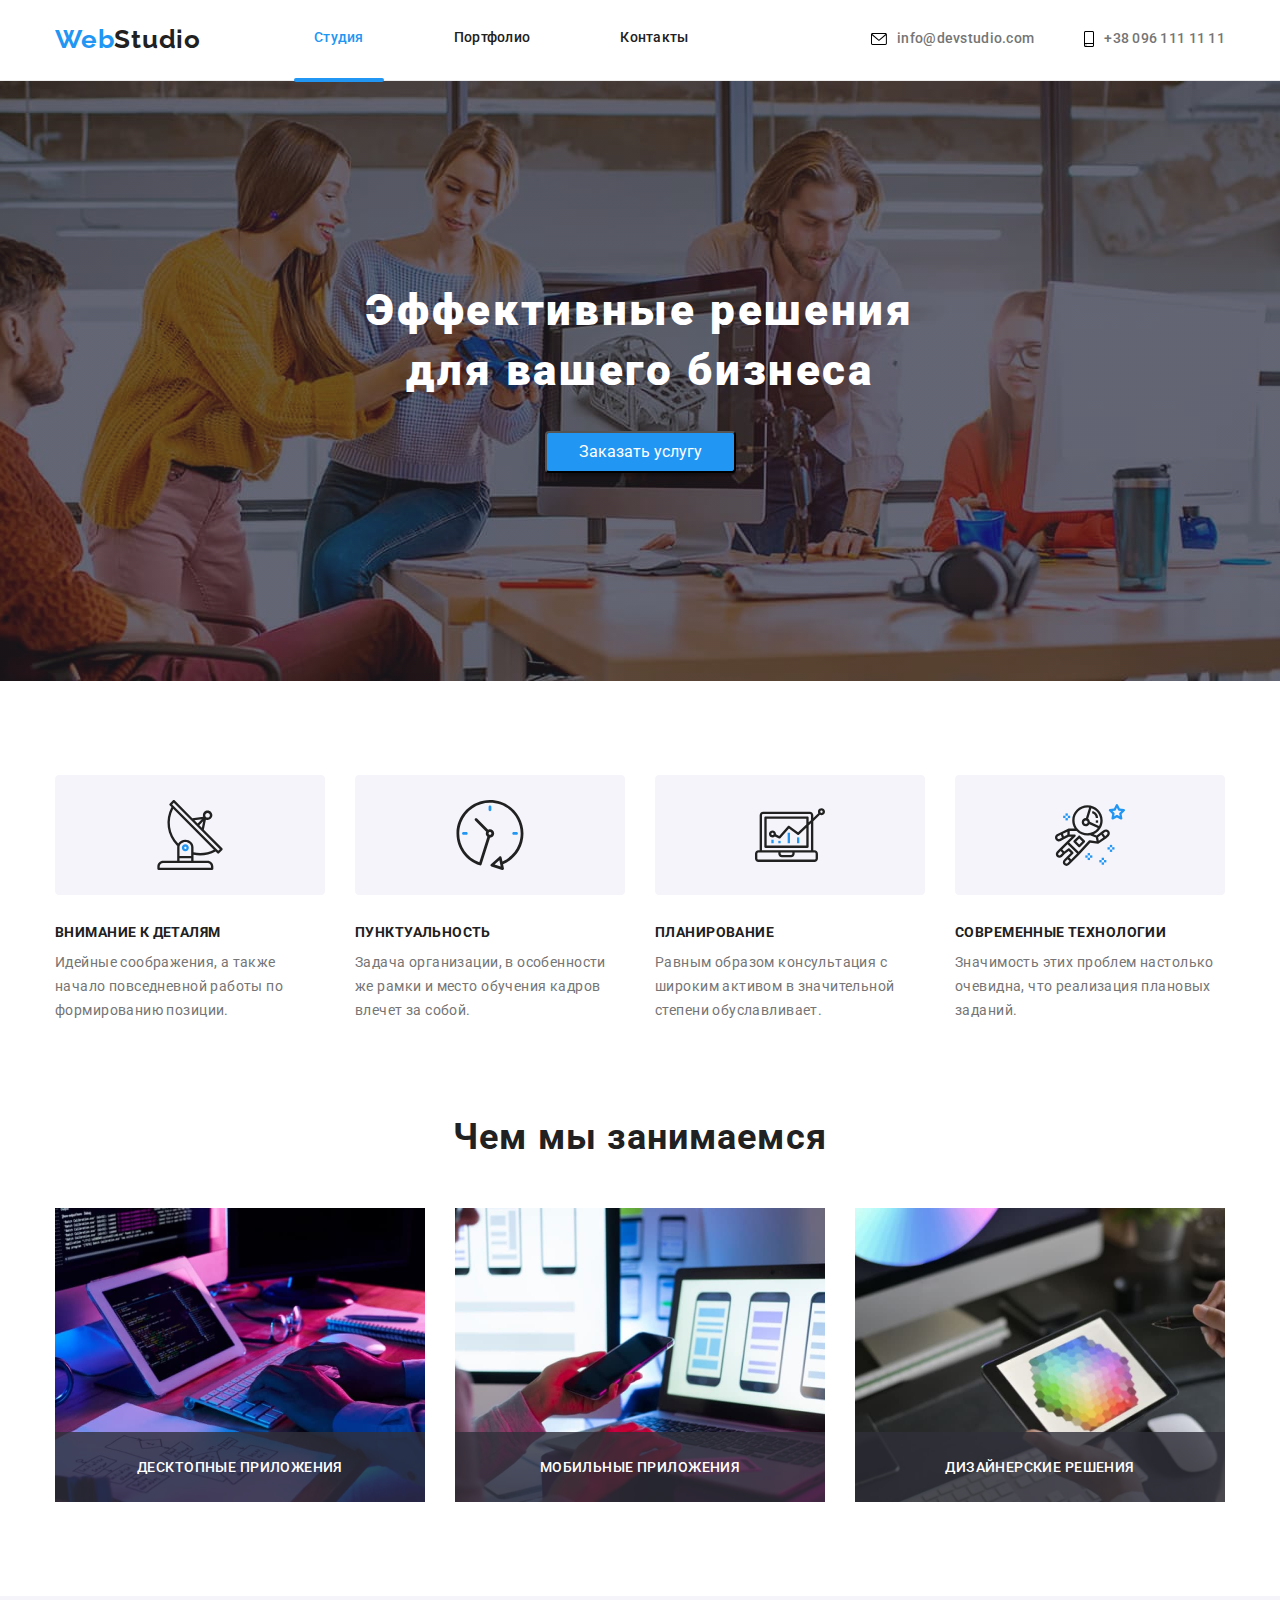
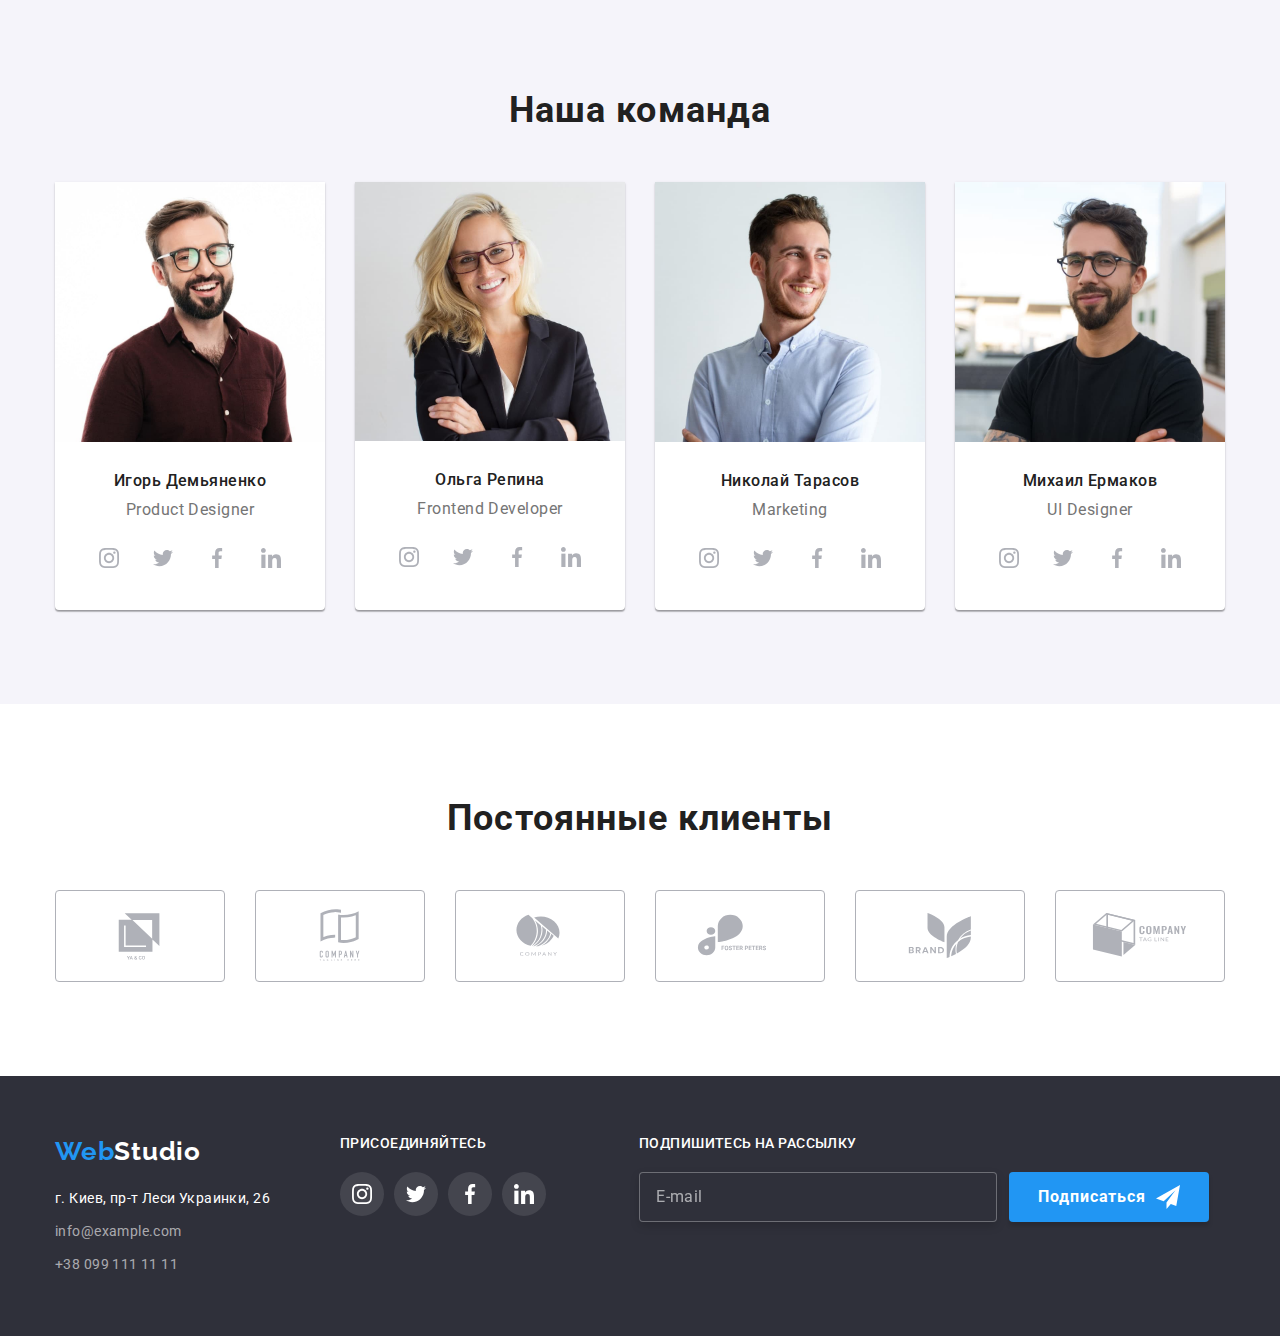
==== index.html @ 2c17885b "Sass виконано" ====
<!DOCTYPE html>
<html lang="ru">
<head>
    <meta charset="UTF-8">
    <meta http-equiv="X-UA-Compatible" content="IE=edge">
    <meta name="viewport" content="width=device-width, initial-scale=1.0">
    <title>Document</title>
<link href="https://fonts.googleapis.com/css2?family=Raleway:wght@700&family=Roboto:wght@400;500;700;900&display=swap"
    rel="stylesheet">
<link rel="stylesheet" href="https://cdnjs.cloudflare.com/ajax/libs/modern-normalize/1.1.0/modern-normalize.min.css" />

     <link rel="stylesheet" href="./css/main.min.css">
</head>
<body>
<!----------------- HEADER --------------------->
    <header class="header">
        <div class="container">
    <nav class="header-nav">  
    <a class="link logo" href="index.html">Web<span class="link logo logo-black">Studio</span></a>
    <ul class="list header-list">
        <li><a class="link header-link current" href="./index.html">Студия</a></li>
        <li><a class="link header-link" href="./portfolio.html">Портфолио</a></li>
        <li><a class="link header-link" href="">Контакты</a></li>
    </ul>
    </nav>
    <ul class="list header-adress-list">
        <li class="item"><a class="link header-address-link" href="info@devstudio.com">
            <svg class="address-icon" width="16" height="12">
            <use href="./images/symbol-defs.svg#icon-envelope">
            </use>
        </svg>info@devstudio.com 
            
        </a></li>
        <li class="item"><a class="link header-address-link" href="tel:+380961111111"><svg class="address-icon" width="10" height="16">
            <use href="./images/symbol-defs.svg#icon-smartphone">
            </use></svg>+38 096 111 11 11</a></li>
    </ul>
    </div>
</header>
<main>
<!----------------- HERO --------------------->
<section class="section-hero">
    <div class="container hero-container">
   
    <h1 class="hero-title">Эффективные решения <br>для вашего бизнеса</h1>
    
    <button type="button" class="hero-btn" data-modal-open>Заказать услугу</button>
    </div>
</section>

<!------------------------ ПРИЕМУЩЕСТВА --------------------------------->
<section class="section-benefits">
    <div class="container benefits-container">
    <h2 class="visually-hidden">Преимущества</h2>
    <ul class="benefits-list">
        <li class="benefits-item">
            <div class="benefits-icon-container">
            <svg class="benefits-icon" width="270" height="120">
                <use href="./images/symbol-defs.svg#icon-satellite">
                </use>
            </svg>
            </div>
            <h3 class="benefits-title">Внимание к деталям</h3>
            <p class="benefits-text">Идейные соображения, а также начало повседневной работы по формированию позиции.</p>
        </li>
        <li class="benefits-item">
            <div class="benefits-icon-container">
                <svg class="benefits-icon" width="270" height="120">
                    <use href="./images/symbol-defs.svg#icon-clock">
                    </use>
                </svg>
            </div>
            <h3 class="benefits-title">Пунктуальность</h3>
            <p class="benefits-text">Задача организации, в особенности же рамки и место обучения кадров влечет за собой.</p>
        </li>
        <li class="benefits-item">
            <div class="benefits-icon-container">
                <svg class="benefits-icon" width="270" height="120">
                    <use href="./images/symbol-defs.svg#icon-computer">
                    </use>
                </svg>
            </div>
            <h3 class="benefits-title">Планирование</h3>
            <p class="benefits-text">Равным образом консультация с широким активом в значительной степени обуславливает.</p>
        </li>
        <li class="benefits-item">
            <div class="benefits-icon-container">
                <svg class="benefits-icon" width="270" height="120">
                    <use href="./images/symbol-defs.svg#icon-astronaut">
                    </use>
                </svg>
            </div>
            <h3 class="benefits-title">Современные технологии</h3>
            <p class="benefits-text">Значимость этих проблем настолько очевидна, что реализация плановых заданий.</p>
            </li>
    </ul>
    </div>
</section>

<!------------------------ ЧЕМ ЗАНИМАЕМСЯ --------------------------------->
<section class="section-services">
    <div class="container services-container">
    <h2 class="services-title">Чем мы занимаемся</h2>
    
    <ul class="services-list"> 
    <li class="services-item">    
<img src="./images/1.jpg" alt="создания програмного обеспечения для бизнеса" width="370" height="294">
<h3 class="overlay-title">Десктопные приложения</h3>
</li>
   <li class="services-item" >
       <img src="./images/2.jpg" alt="создания мобильных приложений" width="370" height="294">
<h3 class="overlay-title">Мобильные приложения</h3>
    </li>
   <li class="services-item">  
       <img src="./images/3.jpg" alt="создания дизайна проектов" width="370" height="294">  
    <h3 class="overlay-title">Дизайнерские решения</h3>
    </li>
</ul>
</div>
</section>

<!------------------------ КОМАНДА  --------------------------------->
<section class="section-team">
    
    <div class="container team-container">  
        <h2 class="team-main-title">Наша команда</h2>

    <ul class="team-list">
        <li class="team-item">
             <img src="./images/4.jpg" alt="Product Designer" width="270" height="260">
           <h3 class="team-title">Игорь Демьяненко</h3>
            <p class="team-text">Product Designer</p>
            <ul class="team-social-list">
                <li  class="team-icon-item">
                    <a class="team-icon-link" href="">
                    <svg class="benefits-icon" width="20" height="20">
                        <use href="./images/symbol-defs.svg#icon-instagram">
                        </use>
                    </svg>
                </a></li>
                <li class="team-icon-item">
                    <a class="team-icon-link" href="">
                        <svg class="benefits-icon" width="20" height="20">
                            <use href="./images/symbol-defs.svg#icon-twitter">
                            </use>
                        </svg>
                    </a></li>
                    <li class="team-icon-item">
                        <a class="team-icon-link" href="">
                            <svg class="benefits-icon" width="20" height="20">
                                <use href="./images/symbol-defs.svg#icon-facebook">
                                </use>
                            </svg>
                        </a></li>
                        <li class="team-icon-item">
                            <a class="team-icon-link" href="">
                                <svg class="benefits-icon" width="20" height="20">
                                    <use href="./images/symbol-defs.svg#icon-linkedin">
                                    </use>
                                </svg>
                            </a></li>
            </ul>
        </li>
        <li class="team-item"> 
            <img src="./images/5.jpg" alt="Frontend Developer" width="270" height="260"> 
            <h3 class="team-title" >Ольга Репина</h3>
            <p class="team-text" >Frontend Developer</p>
            <ul class="team-social-list">
                <li class="team-icon-item">
                    <a class="team-icon-link" href="">
                        <svg class="benefits-icon" width="20" height="20">
                            <use href="./images/symbol-defs.svg#icon-instagram">
                            </use>
                        </svg>
                    </a>
                </li>
                <li class="team-icon-item">
                    <a class="team-icon-link" href="">
                        <svg class="benefits-icon" width="20" height="20">
                            <use href="./images/symbol-defs.svg#icon-twitter">
                            </use>
                        </svg>
                    </a>
                </li>
                <li class="team-icon-item">
                    <a class="team-icon-link" href="">
                        <svg class="benefits-icon" width="20" height="20">
                            <use href="./images/symbol-defs.svg#icon-facebook">
                            </use>
                        </svg>
                    </a>
                </li>
                <li class="team-icon-item">
                    <a class="team-icon-link" href="">
                        <svg class="benefits-icon" width="20" height="20">
                            <use href="./images/symbol-defs.svg#icon-linkedin">
                            </use>
                        </svg>
                    </a>
                </li>
            </ul>
        </li>
        <li class="team-item"> 
            <img src="./images/6.jpg" alt="Marketing manager" width="270" height="260">
            <h3 class="team-title" >Николай Тарасов</h3>
            <p class="team-text">Marketing</p>
            <ul class="team-social-list">
                <li class="team-icon-item">
                    <a class="team-icon-link" href="">
                        <svg class="benefits-icon" width="20" height="20">
                            <use href="./images/symbol-defs.svg#icon-instagram">
                            </use>
                        </svg>
                    </a>
                </li>
                <li class="team-icon-item">
                    <a class="team-icon-link" href="">
                        <svg class="benefits-icon" width="20" height="20">
                            <use href="./images/symbol-defs.svg#icon-twitter">
                            </use>
                        </svg>
                    </a>
                </li>
                <li class="team-icon-item">
                    <a class="team-icon-link" href="">
                        <svg class="benefits-icon" width="20" height="20">
                            <use href="./images/symbol-defs.svg#icon-facebook">
                            </use>
                        </svg>
                    </a>
                </li>
                <li class="team-icon-item">
                    <a class="team-icon-link" href="">
                        <svg class="benefits-icon" width="20" height="20">
                            <use href="./images/symbol-defs.svg#icon-linkedin">
                            </use>
                        </svg>
                    </a>
                </li>
            </ul>
        </li>
        <li class="team-item"> 
            <img src="./images/7.jpg" alt="UI Designer" width="270" height="260">
            <h3 class="team-title" >Михаил Ермаков</h3>
            <p class="team-text">UI Designer</p>
            <ul class="team-social-list">
                <li class="team-icon-item">
                    <a class="team-icon-link" href="">
                        <svg class="benefits-icon" width="20" height="20">
                            <use href="./images/symbol-defs.svg#icon-instagram">
                            </use>
                        </svg>
                    </a>
                </li>
                <li class="team-icon-item">
                    <a class="team-icon-link" href="">
                        <svg class="benefits-icon" width="20" height="20">
                            <use href="./images/symbol-defs.svg#icon-twitter">
                            </use>
                        </svg>
                    </a>
                </li>
                <li class="team-icon-item">
                    <a class="team-icon-link" href="">
                        <svg class="benefits-icon" width="20" height="20">
                            <use href="./images/symbol-defs.svg#icon-facebook">
                            </use>
                        </svg>
                    </a>
                </li>
                <li class="team-icon-item">
                    <a class="team-icon-link" href="">
                        <svg class="benefits-icon" width="20" height="20">
                            <use href="./images/symbol-defs.svg#icon-linkedin">
                            </use>
                        </svg>
                    </a>
                </li>
            </ul>
        </li>
    </ul>
    
    </div>
</section>

<!------------------------ КЛІЄНТИ --------------------------------->
<section class="clients-section">
<div class="container clients-container">
    <h2 class="clients-title">Постоянные клиенты</h2>
<ul class="list clients-list">
    <li class="clients-item">
        <a class="clients-link" href="">
<svg class="clients-icon" width="106" height="60">
    <use href="./images/symbol-defs.svg#icon-client1">
    </use>
</svg>
        </a>
    </li>
    <li class="clients-item">
        <a class="clients-link" href="">
            <svg class="clients-icon" width="106" height="60">
                <use href="./images/symbol-defs.svg#icon-client2">
                </use>
            </svg>
        </a>
    </li>
<li class="clients-item">
    <a class="clients-link" href="">
        <svg class="clients-icon" width="106" height="60">
            <use href="./images/symbol-defs.svg#icon-client3">
            </use>
        </svg>
    </a>
</li>
<li class="clients-item">
    <a class="clients-link" href="">
        <svg class="clients-icon" width="106" height="60">
            <use href="./images/symbol-defs.svg#icon-client4">
            </use>
        </svg>
    </a>
</li>
<li class="clients-item">
    <a class="clients-link" href="">
        <svg class="clients-icon" width="106" height="60">
            <use href="./images/symbol-defs.svg#icon-client5">
            </use>
        </svg>
    </a>
</li>
<li class="clients-item">
    <a class="clients-link" href="">
        <svg class="clients-icon" width="106" height="60">
            <use href="./images/symbol-defs.svg#icon-client6">
            </use>
        </svg>
    </a>
</li>


</ul>
</div>
</section>
</main>

<!------------------------ FOOTER --------------------------------->

    <footer class="footer">
        <div class="footer-container">
            <div class="address-container">
        <a class="link logo-blue" href="./index.html">Web<span class="link logo logo-white">Studio</span></a>
        <address>
            <ul class="list footer-list">
                <li>
                    <a class="link footer-address" href="https://goo.gl/maps/tC4U7dV6mWvbns1K6">г. Киев, пр-т Леси Украинки,
                        26</a>
                </li>
                <li>
                    <a class="link footer-email" href="mailto:info@example.com">info@example.com</a>
                </li>
                <li>
                    <a class="link footer-tel" href="tel:+380991111111">+38 099 111 11 11</a>
                </li>
            </ul>
        </address>
        </div>
        <div class="footer-social-container">
            <h3 class="footer-social-title">присоединяйтесь</h3>
            <ul class="footer-social-list">
                <li class="footer-social-item">
                    <a class="footer-social-link" href="">
                        <svg class="footer-icon" width="20" height="20">
                            <use href="./images/symbol-defs.svg#icon-instagram">
                            </use>
                        </svg>
                    </a>
                </li>
                <li class="footer-social-item">
                    <a class="footer-social-link" href="">
                        <svg class="footer-icon" width="20" height="20">
                            <use href="./images/symbol-defs.svg#icon-twitter">
                            </use>
                        </svg>
                    </a>
                </li>
                <li class="footer-social-item">
                    <a class="footer-social-link" href="">
                        <svg class="footer-icon" width="20" height="20">
                            <use href="./images/symbol-defs.svg#icon-facebook">
                            </use>
                        </svg>
                    </a>
                </li>
                <li class="footer-social-item">
                    <a class="footer-social-link" href="">
                        <svg class="footer-icon" width="20" height="20">
                            <use href="./images/symbol-defs.svg#icon-linkedin">
                            </use>
                        </svg>
                    </a>
                </li>
            </ul>
        </div>
        <div class="subscription-container">
            <h3 class="subscription-title">Подпишитесь на рассылку</h3>
        <div class="subscription-wrap">
            <form class="footer-subscription">
        <input type="text" class="input-subscription" name="sub-email" placeholder="E-mail">
            <button type="submit" class="subscription-btn">Подписаться<span class="subscription-item">
                <svg class="subscription-icon" width="24" height="24">
                    <use href="./images/symbol-defs.svg#icon-icon-send"></use>
                </svg></button>
    </form>
    </div>
    </div>
        </div>
        </footer>

    <!------------------------ MODAL --------------------------------->
    <div class="backdrop is-hidden" data-modal>
<div class="modal">
    <button type="button" class="modal-close" data-modal-close>
        <svg class="modal-close-icon" width="18" height="18">
            <use href="./images/symbol-defs.svg#icon-close">
            </use>
        </svg>
    </button>
    <p class="modal-title">Оставьте свои данные, мы вам перезвоним</p>
    <form class="online-form">
        
        <div class="input-wrap">
            <label for="name" class="modal-text">Имя</label>
            <input type="text" class="input-modal" id="name" name="name">
            <svg class="input-icon" width="18" height="18">
                <use href="./images/symbol-defs.svg#icon-modal-name"></use>
            </svg>
        </div>
        
<div class="input-wrap">
    <label for="tel" class="modal-text">Телефон</label>
    <input type="text" class="input-modal" id="tel" name="tel">
    <svg class="input-icon" width="18" height="18">
        <use href="./images/symbol-defs.svg#icon-modal-tel"></use>
    </svg>
</div>

<div class="input-wrap">
    <label for="email" class="modal-text">Почта</label>
    <input type="text" class="input-modal" id="email" name="email">
    <svg class="input-icon" width="18" height="18">
        <use href="./images/symbol-defs.svg#icon-modal-email"></use>
    </svg>
</div>

<div class="comments-wrap">
<label for="online-comments" class="modal-text">Коментарии</label>
<textarea class="online-comments"name="online-comments" id="online-comments"
placeholder="Введите текст">
</textarea>
</div>
<div class="policy-wrap">
<input type="checkbox" name="policy" id="policy" class="input-checkbox visually-hidden">
<label for="policy" class="policy-text"> <span class="check-item">
    <svg class="policy-icon" width="16" height="15">
        <use href="./images/symbol-defs.svg#icon-modal-checkbox"></use>
    </svg>
</span> Соглашаюсь с рассылкой и принимаю <a class="link policy-link" href="">Условия договора</a></label>
</div>
<button type="submit" class="form-btn">Отправить</button>
    </form>
</div>
    </div>
    
<script src="./js/modal.js"></script>
</body>
</html>

<!--  -->
---- css/main.min.css ----
p,h1,h2,h3,h4,h5,h6{margin:0}ul{margin:0;padding:0;list-style:none}a{text-decoration:none}button{font-family:inherit;cursor:pointer}img{display:block;max-width:100%;height:auto}html{box-sizing:border-box}body{font-family:"Roboto", sans-serif;color:var(--primary-text-color)}*,*::before,*::after{box-sizing:inherit}.list{list-style:none}.link{text-decoration:none;display:block}.container{display:flex;width:1200px;padding-left:15px;padding-right:15px;margin:0 auto}.logo{display:flex;align-items:center;font-family:"Raleway", sans-serif;font-weight:700;font-size:26px;line-height:1.19;letter-spacing:0.03em;color:var(--accent-color);transition:color 250ms cubic-bezier(0.4, 0, 0.2, 1)}.logo:hover,.logo:focus{color:var(--accent-color)}.backdrop{width:100vw;height:100vh;background:rgba(0,0,0,0.2);position:fixed;top:0;transition:opacity 1200ms, visibility 1000ms}.modal{width:528px;padding-top:40px;padding-bottom:40px;padding-left:41px;padding-right:39px;min-height:581px;position:absolute;top:50%;left:50%;background-color:#ffffff;box-shadow:0px 1px 3px rgba(0,0,0,0.12),0px 1px 1px rgba(0,0,0,0.14),0px 2px 1px rgba(0,0,0,0.2);border-radius:4px;transform:rotate(0);transform:translate(-50%, -50%);transition:transform 1000ms}.backdrop.is-hidden .modal{transform:rotate(60deg) translate(-1600px);transition:transform 1500ms}.modal-close{display:flex;align-items:center;justify-content:center;width:30px;height:30px;position:absolute;right:8px;top:8px;background-color:#ffffff;border:1px solid rgba(0,0,0,0.1);border-radius:50%}.modal-close-icon{fill:#000000}.is-hidden{visibility:hidden;opacity:0;pointer-events:0}.modal-title{margin-bottom:12px;font-weight:700;font-size:20px;line-height:1.15;text-align:center;letter-spacing:0.03em;color:var(--primary-text-color)}.online-form{width:100%}.modal-text{display:block;margin-bottom:4px;font-weight:400;font-size:12px;line-height:1.16;letter-spacing:0.01em;color:var(--third-text-color)}.input-modal{display:block;padding-left:40px;width:100%;height:40px;border:1px solid rgba(33,33,33,0.2);border-radius:4px;outline:none;transition:border-color 250ms cubic-bezier(0.4, 0, 0.2, 1)}.input-wrap{position:relative;margin-bottom:10px}.input-icon{position:absolute;top:30px;left:14px;transition:color 250ms cubic-bezier(0.4, 0, 0.2, 1)}.input-modal:focus{border-color:var(--accent-color)}.input-modal:focus+.input-icon{fill:var(--accent-color)}.online-comments:focus{border-color:var(--accent-color)}.online-comments{display:block;padding:12px 16px;width:100%;height:120px;border:1px solid rgba(33,33,33,0.2);border-radius:4px;overflow:hidden;outline:none;transition:border-color 250ms cubic-bezier(0.4, 0, 0.2, 1)}.comments-wrap{margin-bottom:20px}.online-comments::placeholder{font-weight:400;font-size:14px;line-height:1.14;letter-spacing:0.01em;color:rgba(117,117,117,0.5)}.policy-text{display:flex;align-items:center;justify-content:center;font-weight:400;font-size:14px;line-height:1.71;letter-spacing:0.03em;color:var(--third-text-color)}.policy-link{margin-left:5px;font-weight:400;font-size:14px;line-height:1.71;letter-spacing:0.03em;text-decoration:underline;color:var(--accent-color)}.check-item{width:16px;height:15px;display:flex;margin-right:8px;border:2px solid var(--primary-text-color);border-radius:2px;transition:background-color 250ms cubic-bezier(0.4, 0, 0.2, 1)}.input-checkbox:checked+.policy-text .check-item{background-color:var(--accent-color);border:none}.policy-icon{fill:#ffffff}.form-btn{display:block;margin:0 auto;width:200px;height:50px;margin-top:30px;background-color:var(--accent-color);font-weight:700;font-size:16px;line-height:1.87;color:var(--second-text-color);text-align:center;letter-spacing:0.06em;box-shadow:0px 4px 4px rgba(0,0,0,0.15);border-radius:4px;border-style:none}.header{padding-top:24px;padding-bottom:25px;border-bottom:1px solid var(--site-border-color)}.header-nav{display:flex}.header-list{display:flex;margin-left:93px;margin-right:auto}.header-list li{margin-right:50px}.header-list li:last-child{margin-right:0}.logo-black{color:var(--primary-text-color)}.header-link{display:block;position:relative;padding:6px 20px 6px 20px;text-align:center;font-weight:500;font-size:14px;line-height:1.14;letter-spacing:0.02em;color:var(--primary-text-color);transition:color 250ms cubic-bezier(0.4, 0, 0.2, 1)}.header-link:hover,.header-link:focus{color:var(--accent-color)}.current{color:var(--accent-color)}.header-link.current::after{content:"";width:100%;height:4px;background-color:var(--accent-color);position:absolute;bottom:-30px;left:0;border-radius:2px}.header-adress-list{display:flex;align-items:center;margin-left:auto}.header-adress-list .item:not(:last-child){margin-right:50px}.header-address-link{display:flex;align-items:center;font-weight:500;font-size:14px;line-height:1.14;letter-spacing:0.02em;color:var(--third-text-color);transition:color 250ms cubic-bezier(0.4, 0, 0.2, 1)}.header-address-link:hover .address-icon,.header-address-link:focus .address-icon{fill:var(--accent-color)}.header-address-link:hover,.header-address-link:focus{color:var(--accent-color)}.address-icon{margin-right:10px;transition:color 250ms cubic-bezier(0.4, 0, 0.2, 1)}.footer{background-color:var(--third-background-color);padding-top:60px;padding-bottom:60px}.footer-container{display:flex;width:1200px;padding-left:15px;padding-right:15px;margin:0 auto}.address-container{margin-right:70px}.logo-blue{display:flex;align-items:center;font-family:"Raleway", sans-serif;font-weight:700;font-size:26px;line-height:1.19;letter-spacing:0.03em;color:var(--accent-color);margin-bottom:20px}.logo-white{display:flex;align-items:center;color:var(--second-text-color);transition:color 250ms cubic-bezier(0.4, 0, 0.2, 1)}.footer-list li:not(:last-child){margin-bottom:9px}.footer-address{font-family:Roboto;font-style:normal;font-size:14px;line-height:1.71;letter-spacing:0.03em;color:var(--second-text-color);transition:color 250ms cubic-bezier(0.4, 0, 0.2, 1)}.footer .link:hover,.footer .link:focus{color:var(--accent-color)}.footer-email{font-family:Roboto;font-style:normal;font-size:14px;line-height:1.71;letter-spacing:0.03em;color:rgba(255,255,255,0.6);transition:color 250ms cubic-bezier(0.4, 0, 0.2, 1)}.footer-tel{font-family:Roboto;font-style:normal;font-size:14px;line-height:1.71;letter-spacing:0.03em;color:rgba(255,255,255,0.6);transition:color 250ms cubic-bezier(0.4, 0, 0.2, 1)}.footer-social-container{display:block;margin-right:93px}.footer-social-title{margin-bottom:20px;font-weight:500;font-size:14px;line-height:1.14;letter-spacing:0.03em;text-transform:uppercase;color:var(--second-text-color)}.footer-social-list{display:flex}.footer-social-item{width:44px;height:44px}.footer-social-item+.footer-social-item{margin-left:10px}.footer-social-link{display:flex;justify-content:center;align-items:center;width:100%;height:100%;border-radius:50%;background-color:rgba(255,255,255,0.1);transition:background-color 250ms cubic-bezier(0.4, 0, 0.2, 1)}.footer-icon{fill:var(--second-text-color)}.footer-social-link:hover,.footer-social-link:focus{background-color:var(--accent-color)}.subscription-container{display:block}.subscription-wrap{display:flex}.subscription-title{width:100%;margin-bottom:20px;font-weight:500;font-size:14px;line-height:1.14;letter-spacing:0.03em;text-transform:uppercase;color:var(--second-text-color)}.footer-subscription{display:flex;align-items:center;justify-content:center}.input-subscription{width:358px;height:50px;padding-left:16px;margin-right:12px;color:rgba(255,255,255,0.6);background-color:var(--third-background-color);border-style:none;filter:drop-shadow(0px 4px 4px rgba(0,0,0,0.15));border-radius:4px;border:1px solid rgba(255,255,255,0.3)}.input-subscription::placeholder{font-weight:400;font-size:16px;line-height:1.25;letter-spacing:0.03em;color:rgba(255,255,255,0.6)}.subscription-item{width:24px;height:24px;margin-left:10px}.subscription-btn{display:flex;align-items:center;justify-content:center;margin:0 auto;width:200px;height:50px;background-color:var(--accent-color);font-weight:700;font-size:16px;line-height:1.87;color:var(--second-text-color);text-align:center;letter-spacing:0.06em;box-shadow:0px 4px 4px rgba(0,0,0,0.15);border-radius:4px;border-style:none}.section-hero{max-width:1600px;height:600px;margin:auto;background-image:linear-gradient(rgba(47,48,58,0.4), rgba(47,48,58,0.4)),url(../images/17.jpg);border-color:var(--third-background-color);background-repeat:no-repeat;background-position:center;block-size:contain;text-align:center;padding-top:200px;padding-bottom:200px}.hero-container{display:inline-block;flex-direction:column}.hero-title{text-align:center;font-family:Roboto;font-weight:900;font-size:44px;line-height:1.36;text-align:center;letter-spacing:0.06em;color:var(--second-text-color)}.hero-btn{margin-top:30px;background-color:var(--accent-color);color:var(--second-text-color);box-shadow:0px 3px 1px rgba(0,0,0,0.1),0px 1px 2px rgba(0,0,0,0.08),0px 2px 2px rgba(0,0,0,0.12);border-radius:4px;padding-top:10px;padding-right:32px;padding-bottom:10px;padding-left:32px}.section-benefits{padding-top:94px;padding-bottom:94px}.benefits-container{height:auto}.benefits-list{display:flex;flex-wrap:wrap}.benefits-item{flex-basis:calc(100% / 4 - 30%)}.benefits-icon-container{display:flex;margin-bottom:30px}.benefits-icon{width:270px}.benefits-item:not(:first-child){margin-left:30px}.benefits-title{width:270px;padding-bottom:10px;font-weight:700;font-size:14px;line-height:1.14;letter-spacing:0.03em;text-transform:uppercase;color:var(--primary-text-color)}.benefits-text{font-weight:400;font-size:14px;line-height:1.71;letter-spacing:0.03em;color:var(--third-text-color)}.section-services{text-align:center;padding-bottom:94px}.services-container{display:flex;flex-direction:column}.services-title{margin-bottom:50px;font-weight:700;font-size:36px;line-height:1.16;text-align:center;letter-spacing:0.03em;color:var(--primary-text-color)}.services-list{display:flex;flex-wrap:wrap}.services-item{position:relative}.services-item::before{content:"";position:absolute;bottom:0;display:block;width:100%;height:70px;background:rgba(47,48,58,0.8)}.overlay-title{position:absolute;display:block;width:100%;bottom:0;right:0;text-align:center;font-weight:500;font-size:14px;line-height:1.14;text-align:center;letter-spacing:0.03em;text-transform:uppercase;color:var(--second-text-color);transform:translatey(-27px)}.services-item:nth-child(n+2){margin-left:30px}.section-team{background-color:var(--second-background-color);padding-top:94px;padding-bottom:94px}.team-container{display:flex;flex-direction:column}.team-main-title{margin-bottom:50px;font-weight:700;font-size:36px;line-height:1.16;text-align:center;letter-spacing:0.03em;color:var(--primary-text-color)}.team-list{display:flex;flex-wrap:wrap}.team-item{background:#ffffff;box-shadow:0px 1px 3px rgba(0,0,0,0.12),0px 1px 1px rgba(0,0,0,0.14),0px 2px 1px rgba(0,0,0,0.2);border-radius:0px 0px 4px 4px}.team-item:nth-child(n+2){margin-left:30px}.team-title{padding-top:30px;padding-bottom:10px;font-weight:500;font-size:16px;line-height:1.18;text-align:center;letter-spacing:0.03em;color:var(--primary-text-color)}.team-text{padding-bottom:16px;font-weight:400;font-size:16px;line-height:1.18;text-align:center;letter-spacing:0.03em;color:var(--third-text-color)}.team-social-list{display:flex;max-width:270px;align-items:center;justify-content:center;padding-bottom:30px}.team-icon-item{width:44px;height:44px}.team-icon-item+.team-icon-item{margin-left:10px}.team-icon-link{display:flex;justify-content:center;align-items:center;width:100%;height:100%;border-radius:50%;background-color:#ffffff;color:#ffffff;transition:color 250ms cubic-bezier(0.4, 0, 0.2, 1),background-color 250ms cubic-bezier(0.4, 0, 0.2, 1)}.team-icon-link:hover,.team-icon-link:focus{background-color:var(--accent-color)}.team-icon-link+.team-icon-link{margin-left:10px}.benefits-icon{fill:#afb1b8}.team-icon-link:hover .benefits-icon,.team-icon-link:focus .benefits-icon{fill:currentColor}.clients-section{padding-top:94px;padding-bottom:94px}.clients-container{flex-direction:column}.clients-title{margin-bottom:50px;font-weight:700;font-size:36px;line-height:1.16;text-align:center;letter-spacing:0.03em}.clients-list{display:flex;align-items:center;justify-content:center}.clients-item{width:170px;height:92px}.clients-item+.clients-item{margin-left:30px}.clients-link{display:flex;width:100%;height:100%;align-items:center;justify-content:center;border:1px solid #afb1b8;border-radius:4px;transition:border-color 250ms cubic-bezier(0.4, 0, 0.2, 1)}.clients-icon{fill:#afb1b8;transition:fill 250ms cubic-bezier(0.4, 0, 0.2, 1)}.clients-link:hover .clients-icon,.clients-link:focus .clients-icon{fill:var(--accent-color)}.clients-link:hover,.clients-link:focus{border:1px solid var(--accent-color)}.section-portfolio{padding-top:94px;padding-bottom:94px}.portfolio-container{display:flex;flex-direction:column}.portfolio-btn-list{display:flex;margin-bottom:50px;justify-content:center;flex-direction:row;margin-left:auto;margin-right:auto}.portfolio-btn{display:inline-block;font-family:inherit;font-weight:500;font-size:16px;line-height:1.62;letter-spacing:0.03em;text-align:center;color:var(--primary-text-color);background-color:var(--second-background-color);border:none;cursor:pointer;padding:6px 20px 6px 20px;border-radius:4px;transition:color 250ms cubic-bezier(0.4, 0, 0.2, 1),background-color 250ms cubic-bezier(0.4, 0, 0.2, 1)}.portfolio-btn-list li{margin-right:8px}.portfolio-btn-list li:last-child{margin-right:0}.portfolio-btn:active{background-color:var(--accent-color);color:var(--second-text-color);box-shadow:0px 3px 1px rgba(0,0,0,0.1),0px 1px 2px rgba(0,0,0,0.08),0px 2px 2px rgba(0,0,0,0.12)}.portfolio-btn:hover,.portfolio-btn:focus{background-color:var(--accent-color);color:var(--second-text-color);box-shadow:0px 3px 1px rgba(0,0,0,0.1),0px 1px 2px rgba(0,0,0,0.08),0px 2px 2px rgba(0,0,0,0.12)}.portfolio-item-list{display:flex;flex-wrap:wrap}.portfolio-item{flex-basis:calc((100% - 2 * 30px) / 3);margin-left:30px;margin-bottom:30px}.portfolio-item:nth-child(n+7){margin-bottom:0}.portfolio-item:nth-child(3n+1){margin-left:0}.cart-container{padding-left:24px;padding-top:20px;padding-bottom:20px;border-left:solid 1px var(--site-border-color);border-right:solid 1px var(--site-border-color);border-bottom:solid 1px var(--site-border-color)}.portfolio-title{font-weight:700;font-size:18px;line-height:2;letter-spacing:0.06em;transition:color 250ms cubic-bezier(0.4, 0, 0.2, 1)}.portfolio-title:hover,.portfolio-title:focus{color:var(--accent-color)}.portfolio-text{font-size:16px;line-height:1.87;letter-spacing:0.03em;color:var(--third-text-color)}.portfolio-item-list .link{color:inherit}.portfolio-link{transition:box-shadow 250ms cubic-bezier(0.4, 0, 0.2, 1)}.portfolio-link:hover,.portfolio-link:focus{box-shadow:0px 1px 1px rgba(0,0,0,0.12),0px 4px 4px rgba(0,0,0,0.06),1px 4px 6px rgba(0,0,0,0.16)}.portfolio-overlay{position:relative;overflow:hidden}.overlay-text{position:absolute;width:100%;height:100%;top:0;left:0;padding:63px 24px;background-color:rgba(33,150,243,0.9);font-weight:400;font-size:18px;line-height:1.55;letter-spacing:0.03em;color:var(--second-text-color);opacity:0}.portfolio-link:hover .overlay-text,.portfolio-link:focus .overlay-text{opacity:1;animation-name:portfolioanim;animation-duration:300ms}@keyframes portfolioanim{0%{transform:translatey(100%)}100%{transform:translatey(0%)}}:root{--primary-text-color: #212121;--second-text-color: #ffffff;--third-text-color: #757575;--accent-color: #2196f3;--primary-background-color: #e5e5e5;--second-background-color: #f5f4fa;--third-background-color: #2f303a;--site-border-color: #ececec}.visually-hidden{position:absolute;white-space:nowrap;width:1px;height:1px;overflow:hidden;border:0;padding:0;clip:rect(0 0 0 0);clip-path:inset(50%);margin:-1px}
/*# sourceMappingURL=main.min.css.map */
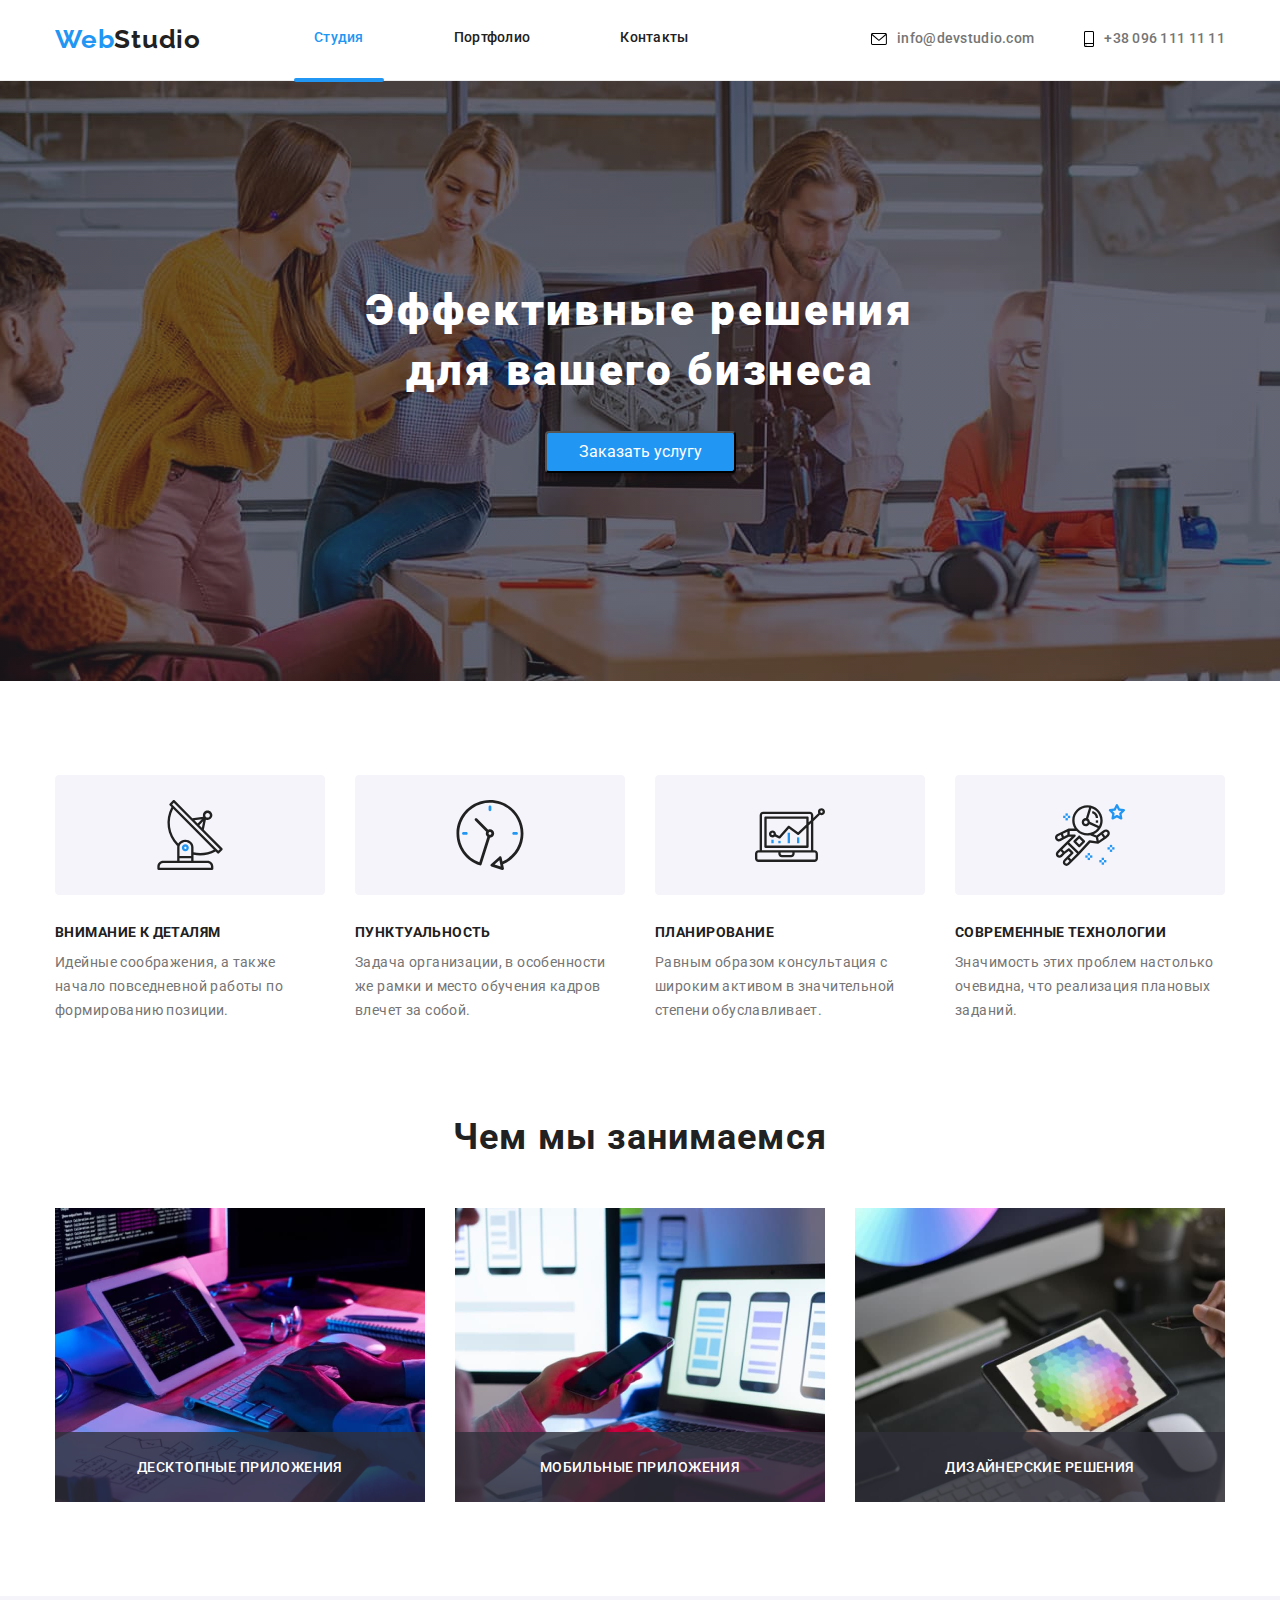
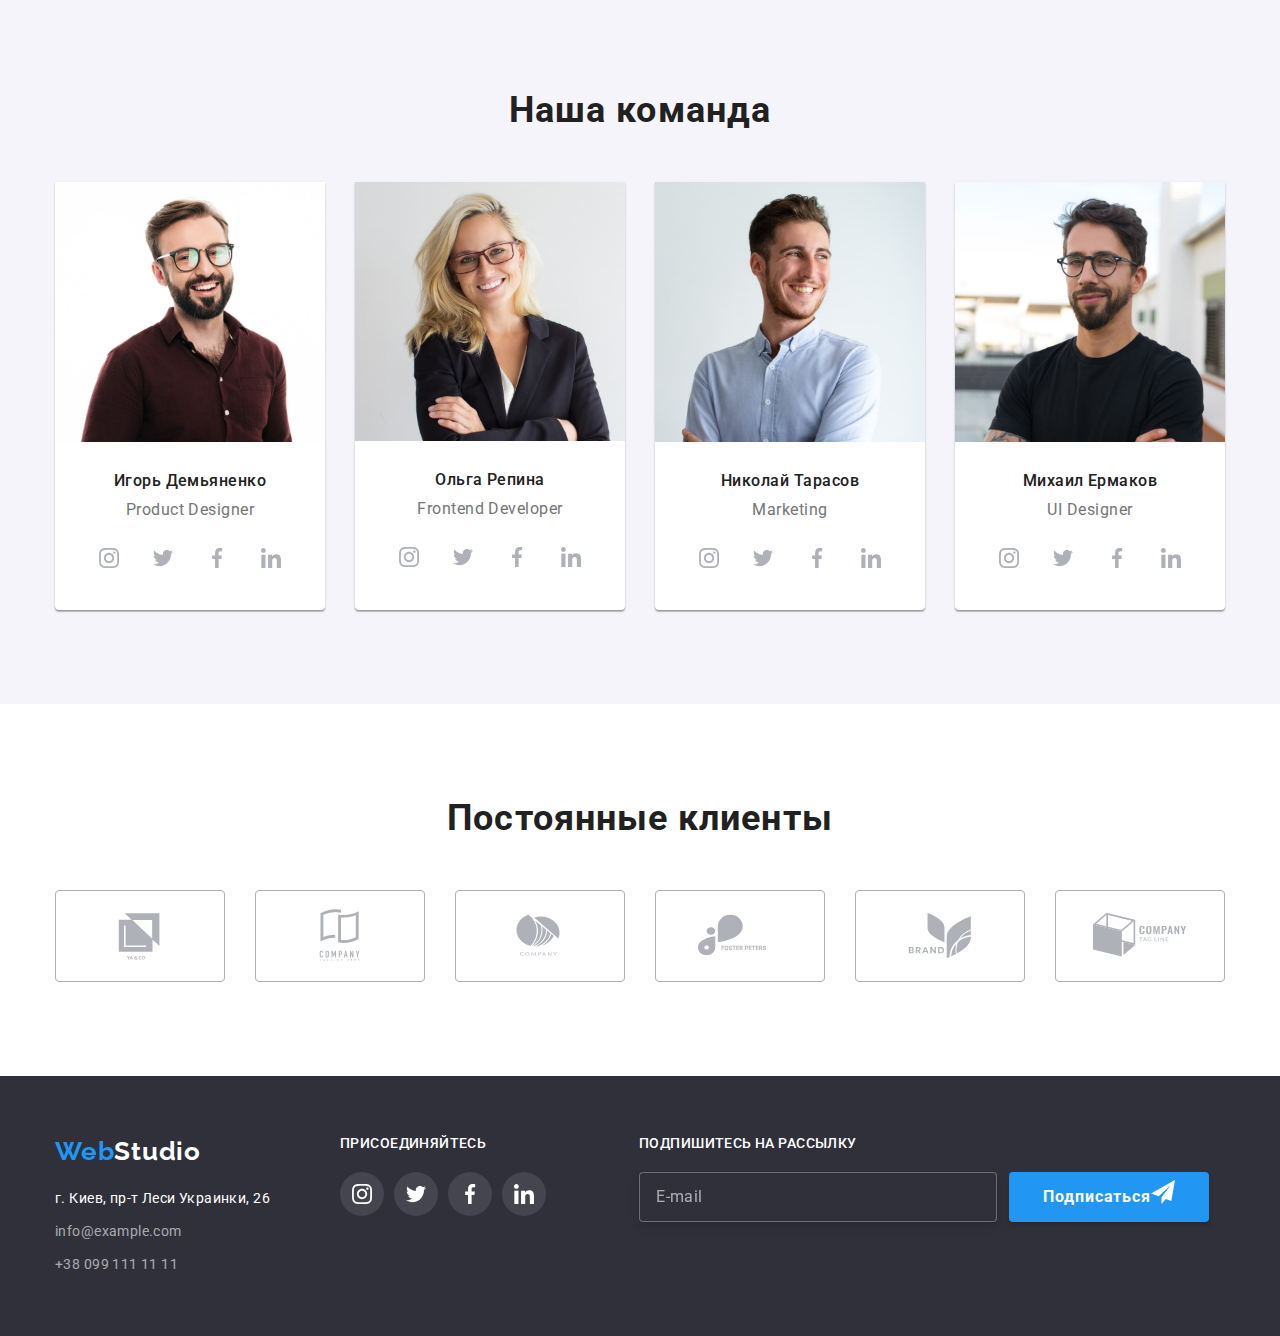
==== commit f338c2d2: "Студия BEM" ====
--- a/index.html
+++ b/index.html
@@ -16,22 +16,22 @@
     <header class="header">
         <div class="container">
     <nav class="header-nav">  
-    <a class="link logo" href="index.html">Web<span class="link logo logo-black">Studio</span></a>
-    <ul class="list header-list">
-        <li><a class="link header-link current" href="./index.html">Студия</a></li>
-        <li><a class="link header-link" href="./portfolio.html">Портфолио</a></li>
-        <li><a class="link header-link" href="">Контакты</a></li>
+    <a class="logo" href="index.html">Web<span class="logo logo--black">Studio</span></a>
+    <ul class="site-nav">
+        <li class="site-nav__item"><a class="site-nav__link site-nav__link--current" href="./index.html">Студия</a></li>
+        <li class="site-nav__item"><a class="site-nav__link" href="./portfolio.html">Портфолио</a></li>
+        <li class="site-nav__item"><a class="site-nav__link" href="">Контакты</a></li>
     </ul>
     </nav>
-    <ul class="list header-adress-list">
-        <li class="item"><a class="link header-address-link" href="info@devstudio.com">
-            <svg class="address-icon" width="16" height="12">
+    <ul class="header-address">
+        <li class="header-address__item"><a class="link header-address__link" href="info@devstudio.com">
+            <svg class="header-address__icon" width="16" height="12">
             <use href="./images/symbol-defs.svg#icon-envelope">
             </use>
         </svg>info@devstudio.com 
             
         </a></li>
-        <li class="item"><a class="link header-address-link" href="tel:+380961111111"><svg class="address-icon" width="10" height="16">
+        <li class="header-address__item"><a class="link header-address__link" href="tel:+380961111111"><svg class="header-address__icon" width="10" height="16">
             <use href="./images/symbol-defs.svg#icon-smartphone">
             </use></svg>+38 096 111 11 11</a></li>
     </ul>
@@ -39,160 +39,160 @@
 </header>
 <main>
 <!----------------- HERO --------------------->
-<section class="section-hero">
-    <div class="container hero-container">
+<section class="hero">
+    <div class="container hero__container">
    
-    <h1 class="hero-title">Эффективные решения <br>для вашего бизнеса</h1>
+    <h1 class="hero__title">Эффективные решения <br>для вашего бизнеса</h1>
     
     <button type="button" class="hero-btn" data-modal-open>Заказать услугу</button>
     </div>
 </section>
 
 <!------------------------ ПРИЕМУЩЕСТВА --------------------------------->
-<section class="section-benefits">
-    <div class="container benefits-container">
+<section class="benefits">
+    <div class="container benefits__container">
     <h2 class="visually-hidden">Преимущества</h2>
-    <ul class="benefits-list">
-        <li class="benefits-item">
-            <div class="benefits-icon-container">
-            <svg class="benefits-icon" width="270" height="120">
+    <ul class="benefits__list">
+        <li class="benefits__item">
+            <div class="benefits__wrap">
+            <svg class="benefits__icon" width="270" height="120">
                 <use href="./images/symbol-defs.svg#icon-satellite">
                 </use>
             </svg>
             </div>
-            <h3 class="benefits-title">Внимание к деталям</h3>
-            <p class="benefits-text">Идейные соображения, а также начало повседневной работы по формированию позиции.</p>
-        </li>
-        <li class="benefits-item">
-            <div class="benefits-icon-container">
-                <svg class="benefits-icon" width="270" height="120">
+            <h3 class="benefits__title">Внимание к деталям</h3>
+            <p class="benefits__text">Идейные соображения, а также начало повседневной работы по формированию позиции.</p>
+        </li>
+        <li class="benefits__item">
+            <div class="benefits__wrap">
+                <svg class="benefits__icon" width="270" height="120">
                     <use href="./images/symbol-defs.svg#icon-clock">
                     </use>
                 </svg>
             </div>
-            <h3 class="benefits-title">Пунктуальность</h3>
-            <p class="benefits-text">Задача организации, в особенности же рамки и место обучения кадров влечет за собой.</p>
-        </li>
-        <li class="benefits-item">
-            <div class="benefits-icon-container">
-                <svg class="benefits-icon" width="270" height="120">
+            <h3 class="benefits__title">Пунктуальность</h3>
+            <p class="benefits__text">Задача организации, в особенности же рамки и место обучения кадров влечет за собой.</p>
+        </li>
+        <li class="benefits__item">
+            <div class="benefits__wrap">
+                <svg class="benefits__icon" width="270" height="120">
                     <use href="./images/symbol-defs.svg#icon-computer">
                     </use>
                 </svg>
             </div>
-            <h3 class="benefits-title">Планирование</h3>
-            <p class="benefits-text">Равным образом консультация с широким активом в значительной степени обуславливает.</p>
-        </li>
-        <li class="benefits-item">
-            <div class="benefits-icon-container">
-                <svg class="benefits-icon" width="270" height="120">
+            <h3 class="benefits__title">Планирование</h3>
+            <p class="benefits__text">Равным образом консультация с широким активом в значительной степени обуславливает.</p>
+        </li>
+        <li class="benefits__item">
+            <div class="benefits__wrap">
+                <svg class="benefits__icon" width="270" height="120">
                     <use href="./images/symbol-defs.svg#icon-astronaut">
                     </use>
                 </svg>
             </div>
-            <h3 class="benefits-title">Современные технологии</h3>
-            <p class="benefits-text">Значимость этих проблем настолько очевидна, что реализация плановых заданий.</p>
+            <h3 class="benefits__title">Современные технологии</h3>
+            <p class="benefits__text">Значимость этих проблем настолько очевидна, что реализация плановых заданий.</p>
             </li>
     </ul>
     </div>
 </section>
 
 <!------------------------ ЧЕМ ЗАНИМАЕМСЯ --------------------------------->
-<section class="section-services">
-    <div class="container services-container">
-    <h2 class="services-title">Чем мы занимаемся</h2>
+<section class="services">
+    <div class="container services__container">
+    <h2 class="services__title">Чем мы занимаемся</h2>
     
-    <ul class="services-list"> 
-    <li class="services-item">    
+    <ul class="services__list"> 
+    <li class="services__item">    
 <img src="./images/1.jpg" alt="создания програмного обеспечения для бизнеса" width="370" height="294">
-<h3 class="overlay-title">Десктопные приложения</h3>
+<h3 class="services__overlay">Десктопные приложения</h3>
 </li>
-   <li class="services-item" >
+   <li class="services__item" >
        <img src="./images/2.jpg" alt="создания мобильных приложений" width="370" height="294">
-<h3 class="overlay-title">Мобильные приложения</h3>
+<h3 class="services__overlay">Мобильные приложения</h3>
     </li>
-   <li class="services-item">  
+   <li class="services__item">  
        <img src="./images/3.jpg" alt="создания дизайна проектов" width="370" height="294">  
-    <h3 class="overlay-title">Дизайнерские решения</h3>
+    <h3 class="services__overlay">Дизайнерские решения</h3>
     </li>
 </ul>
 </div>
 </section>
 
 <!------------------------ КОМАНДА  --------------------------------->
-<section class="section-team">
+<section class="team">
     
-    <div class="container team-container">  
-        <h2 class="team-main-title">Наша команда</h2>
-
-    <ul class="team-list">
-        <li class="team-item">
+    <div class="container team__container">  
+        <h2 class="team__main-title">Наша команда</h2>
+
+    <ul class="team__list">
+        <li class="team__item">
              <img src="./images/4.jpg" alt="Product Designer" width="270" height="260">
-           <h3 class="team-title">Игорь Демьяненко</h3>
-            <p class="team-text">Product Designer</p>
-            <ul class="team-social-list">
-                <li  class="team-icon-item">
-                    <a class="team-icon-link" href="">
-                    <svg class="benefits-icon" width="20" height="20">
+           <h3 class="team__title">Игорь Демьяненко</h3>
+            <p class="team__text">Product Designer</p>
+            <ul class="socials">
+                <li  class="socials__item">
+                    <a class="socials__link" href="">
+                    <svg class="socials__icon" width="20" height="20">
                         <use href="./images/symbol-defs.svg#icon-instagram">
                         </use>
                     </svg>
                 </a></li>
-                <li class="team-icon-item">
-                    <a class="team-icon-link" href="">
-                        <svg class="benefits-icon" width="20" height="20">
+                <li class="socials__item">
+                    <a class="socials__link" href="">
+                        <svg class="socials__icon" width="20" height="20">
                             <use href="./images/symbol-defs.svg#icon-twitter">
                             </use>
                         </svg>
                     </a></li>
-                    <li class="team-icon-item">
-                        <a class="team-icon-link" href="">
-                            <svg class="benefits-icon" width="20" height="20">
+                    <li class="socials__item">
+                        <a class="socials__link" href="">
+                            <svg class="socials__icon" width="20" height="20">
                                 <use href="./images/symbol-defs.svg#icon-facebook">
                                 </use>
                             </svg>
                         </a></li>
-                        <li class="team-icon-item">
-                            <a class="team-icon-link" href="">
-                                <svg class="benefits-icon" width="20" height="20">
+                        <li class="socials__item">
+                            <a class="socials__link" href="">
+                                <svg class="socials__icon" width="20" height="20">
                                     <use href="./images/symbol-defs.svg#icon-linkedin">
                                     </use>
                                 </svg>
                             </a></li>
             </ul>
         </li>
-        <li class="team-item"> 
+        <li class="team__item"> 
             <img src="./images/5.jpg" alt="Frontend Developer" width="270" height="260"> 
-            <h3 class="team-title" >Ольга Репина</h3>
-            <p class="team-text" >Frontend Developer</p>
-            <ul class="team-social-list">
-                <li class="team-icon-item">
-                    <a class="team-icon-link" href="">
-                        <svg class="benefits-icon" width="20" height="20">
+            <h3 class="team__title" >Ольга Репина</h3>
+            <p class="team__text" >Frontend Developer</p>
+            <ul class="socials">
+                <li class="socials__item">
+                    <a class="socials__link" href="">
+                        <svg class="socials__icon" width="20" height="20">
                             <use href="./images/symbol-defs.svg#icon-instagram">
                             </use>
                         </svg>
                     </a>
                 </li>
-                <li class="team-icon-item">
-                    <a class="team-icon-link" href="">
-                        <svg class="benefits-icon" width="20" height="20">
+                <li class="socials__item">
+                    <a class="socials__link" href="">
+                        <svg class="socials__icon" width="20" height="20">
                             <use href="./images/symbol-defs.svg#icon-twitter">
                             </use>
                         </svg>
                     </a>
                 </li>
-                <li class="team-icon-item">
-                    <a class="team-icon-link" href="">
-                        <svg class="benefits-icon" width="20" height="20">
+                <li class="socials__item">
+                    <a class="socials__link" href="">
+                        <svg class="socials__icon" width="20" height="20">
                             <use href="./images/symbol-defs.svg#icon-facebook">
                             </use>
                         </svg>
                     </a>
                 </li>
-                <li class="team-icon-item">
-                    <a class="team-icon-link" href="">
-                        <svg class="benefits-icon" width="20" height="20">
+                <li class="socials__item">
+                    <a class="socials__link" href="">
+                        <svg class="socials__icon" width="20" height="20">
                             <use href="./images/symbol-defs.svg#icon-linkedin">
                             </use>
                         </svg>
@@ -200,38 +200,38 @@
                 </li>
             </ul>
         </li>
-        <li class="team-item"> 
+        <li class="team__item"> 
             <img src="./images/6.jpg" alt="Marketing manager" width="270" height="260">
-            <h3 class="team-title" >Николай Тарасов</h3>
-            <p class="team-text">Marketing</p>
-            <ul class="team-social-list">
-                <li class="team-icon-item">
-                    <a class="team-icon-link" href="">
-                        <svg class="benefits-icon" width="20" height="20">
+            <h3 class="team__title" >Николай Тарасов</h3>
+            <p class="team__text">Marketing</p>
+            <ul class="socials">
+                <li class="socials__item">
+                    <a class="socials__link" href="">
+                        <svg class="socials__icon" width="20" height="20">
                             <use href="./images/symbol-defs.svg#icon-instagram">
                             </use>
                         </svg>
                     </a>
                 </li>
-                <li class="team-icon-item">
-                    <a class="team-icon-link" href="">
-                        <svg class="benefits-icon" width="20" height="20">
+                <li class="socials__item">
+                    <a class="socials__link" href="">
+                        <svg class="socials__icon" width="20" height="20">
                             <use href="./images/symbol-defs.svg#icon-twitter">
                             </use>
                         </svg>
                     </a>
                 </li>
-                <li class="team-icon-item">
-                    <a class="team-icon-link" href="">
-                        <svg class="benefits-icon" width="20" height="20">
+                <li class="socials__item">
+                    <a class="socials__link" href="">
+                        <svg class="socials__icon" width="20" height="20">
                             <use href="./images/symbol-defs.svg#icon-facebook">
                             </use>
                         </svg>
                     </a>
                 </li>
-                <li class="team-icon-item">
-                    <a class="team-icon-link" href="">
-                        <svg class="benefits-icon" width="20" height="20">
+                <li class="socials__item">
+                    <a class="socials__link" href="">
+                        <svg class="socials__icon" width="20" height="20">
                             <use href="./images/symbol-defs.svg#icon-linkedin">
                             </use>
                         </svg>
@@ -239,38 +239,38 @@
                 </li>
             </ul>
         </li>
-        <li class="team-item"> 
+        <li class="team__item"> 
             <img src="./images/7.jpg" alt="UI Designer" width="270" height="260">
-            <h3 class="team-title" >Михаил Ермаков</h3>
-            <p class="team-text">UI Designer</p>
-            <ul class="team-social-list">
-                <li class="team-icon-item">
-                    <a class="team-icon-link" href="">
-                        <svg class="benefits-icon" width="20" height="20">
+            <h3 class="team__title" >Михаил Ермаков</h3>
+            <p class="team__text">UI Designer</p>
+            <ul class="socials">
+                <li class="socials__item">
+                    <a class="socials__link" href="">
+                        <svg class="socials__icon" width="20" height="20">
                             <use href="./images/symbol-defs.svg#icon-instagram">
                             </use>
                         </svg>
                     </a>
                 </li>
-                <li class="team-icon-item">
-                    <a class="team-icon-link" href="">
-                        <svg class="benefits-icon" width="20" height="20">
+                <li class="socials__item">
+                    <a class="socials__link" href="">
+                        <svg class="socials__icon" width="20" height="20">
                             <use href="./images/symbol-defs.svg#icon-twitter">
                             </use>
                         </svg>
                     </a>
                 </li>
-                <li class="team-icon-item">
-                    <a class="team-icon-link" href="">
-                        <svg class="benefits-icon" width="20" height="20">
+                <li class="socials__item">
+                    <a class="socials__link" href="">
+                        <svg class="socials__icon" width="20" height="20">
                             <use href="./images/symbol-defs.svg#icon-facebook">
                             </use>
                         </svg>
                     </a>
                 </li>
-                <li class="team-icon-item">
-                    <a class="team-icon-link" href="">
-                        <svg class="benefits-icon" width="20" height="20">
+                <li class="socials__item">
+                    <a class="socials__link" href="">
+                        <svg class="socials__icon" width="20" height="20">
                             <use href="./images/symbol-defs.svg#icon-linkedin">
                             </use>
                         </svg>
@@ -284,53 +284,53 @@
 </section>
 
 <!------------------------ КЛІЄНТИ --------------------------------->
-<section class="clients-section">
-<div class="container clients-container">
-    <h2 class="clients-title">Постоянные клиенты</h2>
-<ul class="list clients-list">
-    <li class="clients-item">
-        <a class="clients-link" href="">
-<svg class="clients-icon" width="106" height="60">
+<section class="clients">
+<div class="container clients__container">
+    <h2 class="clients__title">Постоянные клиенты</h2>
+<ul class="clients__list">
+    <li class="clients__item">
+        <a class="clients__link" href="">
+<svg class="clients__icon" width="106" height="60">
     <use href="./images/symbol-defs.svg#icon-client1">
     </use>
 </svg>
         </a>
     </li>
-    <li class="clients-item">
-        <a class="clients-link" href="">
-            <svg class="clients-icon" width="106" height="60">
+    <li class="clients__item">
+        <a class="clients__link" href="">
+            <svg class="clients__icon" width="106" height="60">
                 <use href="./images/symbol-defs.svg#icon-client2">
                 </use>
             </svg>
         </a>
     </li>
-<li class="clients-item">
-    <a class="clients-link" href="">
-        <svg class="clients-icon" width="106" height="60">
+<li class="clients__item">
+    <a class="clients__link" href="">
+        <svg class="clients__icon" width="106" height="60">
             <use href="./images/symbol-defs.svg#icon-client3">
             </use>
         </svg>
     </a>
 </li>
-<li class="clients-item">
-    <a class="clients-link" href="">
-        <svg class="clients-icon" width="106" height="60">
+<li class="clients__item">
+    <a class="clients__link" href="">
+        <svg class="clients__icon" width="106" height="60">
             <use href="./images/symbol-defs.svg#icon-client4">
             </use>
         </svg>
     </a>
 </li>
-<li class="clients-item">
-    <a class="clients-link" href="">
-        <svg class="clients-icon" width="106" height="60">
+<li class="clients__item">
+    <a class="clients__link" href="">
+        <svg class="clients__icon" width="106" height="60">
             <use href="./images/symbol-defs.svg#icon-client5">
             </use>
         </svg>
     </a>
 </li>
-<li class="clients-item">
-    <a class="clients-link" href="">
-        <svg class="clients-icon" width="106" height="60">
+<li class="clients__item">
+    <a class="clients__link" href="">
+        <svg class="clients__icon" width="106" height="60">
             <use href="./images/symbol-defs.svg#icon-client6">
             </use>
         </svg>
@@ -346,54 +346,54 @@
 <!------------------------ FOOTER --------------------------------->
 
     <footer class="footer">
-        <div class="footer-container">
-            <div class="address-container">
-        <a class="link logo-blue" href="./index.html">Web<span class="link logo logo-white">Studio</span></a>
+        <div class="footer__container">
+            <div class="footer__address-wrap">
+        <a class="logo logo__blue" href="./index.html">Web<span class="logo logo__white">Studio</span></a>
         <address>
-            <ul class="list footer-list">
-                <li>
-                    <a class="link footer-address" href="https://goo.gl/maps/tC4U7dV6mWvbns1K6">г. Киев, пр-т Леси Украинки,
+            <ul class="footer__list">
+                <li class="footer__item">
+                    <a class="footer__address-link footer__address-link--white" href="https://goo.gl/maps/tC4U7dV6mWvbns1K6">г. Киев, пр-т Леси Украинки,
                         26</a>
                 </li>
-                <li>
-                    <a class="link footer-email" href="mailto:info@example.com">info@example.com</a>
-                </li>
-                <li>
-                    <a class="link footer-tel" href="tel:+380991111111">+38 099 111 11 11</a>
+                <li class="footer__item">
+                    <a class="footer__address-link" href="mailto:info@example.com">info@example.com</a>
+                </li>
+                <li class="footer__item">
+                    <a class="footer__address-link" href="tel:+380991111111">+38 099 111 11 11</a>
                 </li>
             </ul>
         </address>
         </div>
-        <div class="footer-social-container">
-            <h3 class="footer-social-title">присоединяйтесь</h3>
-            <ul class="footer-social-list">
-                <li class="footer-social-item">
-                    <a class="footer-social-link" href="">
-                        <svg class="footer-icon" width="20" height="20">
+        <div class="footer__social-wrap">
+            <h3 class="footer__social-title">присоединяйтесь</h3>
+            <ul class="footer__social-list">
+                <li class="footer__social-item">
+                    <a class="footer__social-link" href="">
+                        <svg class="footer__icon" width="20" height="20">
                             <use href="./images/symbol-defs.svg#icon-instagram">
                             </use>
                         </svg>
                     </a>
                 </li>
-                <li class="footer-social-item">
-                    <a class="footer-social-link" href="">
-                        <svg class="footer-icon" width="20" height="20">
+                <li class="footer__social-item">
+                    <a class="footer__social-link" href="">
+                        <svg class="footer__icon" width="20" height="20">
                             <use href="./images/symbol-defs.svg#icon-twitter">
                             </use>
                         </svg>
                     </a>
                 </li>
-                <li class="footer-social-item">
-                    <a class="footer-social-link" href="">
-                        <svg class="footer-icon" width="20" height="20">
+                <li class="footer__social-item">
+                    <a class="footer__social-link" href="">
+                        <svg class="footer__icon" width="20" height="20">
                             <use href="./images/symbol-defs.svg#icon-facebook">
                             </use>
                         </svg>
                     </a>
                 </li>
-                <li class="footer-social-item">
-                    <a class="footer-social-link" href="">
-                        <svg class="footer-icon" width="20" height="20">
+                <li class="footer__social-item">
+                    <a class="footer__social-link" href="">
+                        <svg class="footer__icon" width="20" height="20">
                             <use href="./images/symbol-defs.svg#icon-linkedin">
                             </use>
                         </svg>
@@ -401,13 +401,13 @@
                 </li>
             </ul>
         </div>
-        <div class="subscription-container">
-            <h3 class="subscription-title">Подпишитесь на рассылку</h3>
-        <div class="subscription-wrap">
-            <form class="footer-subscription">
-        <input type="text" class="input-subscription" name="sub-email" placeholder="E-mail">
-            <button type="submit" class="subscription-btn">Подписаться<span class="subscription-item">
-                <svg class="subscription-icon" width="24" height="24">
+        <div class="subscription">
+            <h3 class="subscription__title">Подпишитесь на рассылку</h3>
+        <div class="subscription__wrap">
+            <form class="subscription-form">
+        <input type="text" class="subscription-form__input" name="sub-email" placeholder="E-mail">
+            <button type="submit" class="subscription-form__btn">Подписаться<span class="subscription-form__item">
+                <svg class="subscription-form__icon" width="24" height="24">
                     <use href="./images/symbol-defs.svg#icon-icon-send"></use>
                 </svg></button>
     </form>
--- a/css/main.min.css
+++ b/css/main.min.css
@@ -1,2 +1,2 @@
-p,h1,h2,h3,h4,h5,h6{margin:0}ul{margin:0;padding:0;list-style:none}a{text-decoration:none}button{font-family:inherit;cursor:pointer}img{display:block;max-width:100%;height:auto}html{box-sizing:border-box}body{font-family:"Roboto", sans-serif;color:var(--primary-text-color)}*,*::before,*::after{box-sizing:inherit}.list{list-style:none}.link{text-decoration:none;display:block}.container{display:flex;width:1200px;padding-left:15px;padding-right:15px;margin:0 auto}.logo{display:flex;align-items:center;font-family:"Raleway", sans-serif;font-weight:700;font-size:26px;line-height:1.19;letter-spacing:0.03em;color:var(--accent-color);transition:color 250ms cubic-bezier(0.4, 0, 0.2, 1)}.logo:hover,.logo:focus{color:var(--accent-color)}.backdrop{width:100vw;height:100vh;background:rgba(0,0,0,0.2);position:fixed;top:0;transition:opacity 1200ms, visibility 1000ms}.modal{width:528px;padding-top:40px;padding-bottom:40px;padding-left:41px;padding-right:39px;min-height:581px;position:absolute;top:50%;left:50%;background-color:#ffffff;box-shadow:0px 1px 3px rgba(0,0,0,0.12),0px 1px 1px rgba(0,0,0,0.14),0px 2px 1px rgba(0,0,0,0.2);border-radius:4px;transform:rotate(0);transform:translate(-50%, -50%);transition:transform 1000ms}.backdrop.is-hidden .modal{transform:rotate(60deg) translate(-1600px);transition:transform 1500ms}.modal-close{display:flex;align-items:center;justify-content:center;width:30px;height:30px;position:absolute;right:8px;top:8px;background-color:#ffffff;border:1px solid rgba(0,0,0,0.1);border-radius:50%}.modal-close-icon{fill:#000000}.is-hidden{visibility:hidden;opacity:0;pointer-events:0}.modal-title{margin-bottom:12px;font-weight:700;font-size:20px;line-height:1.15;text-align:center;letter-spacing:0.03em;color:var(--primary-text-color)}.online-form{width:100%}.modal-text{display:block;margin-bottom:4px;font-weight:400;font-size:12px;line-height:1.16;letter-spacing:0.01em;color:var(--third-text-color)}.input-modal{display:block;padding-left:40px;width:100%;height:40px;border:1px solid rgba(33,33,33,0.2);border-radius:4px;outline:none;transition:border-color 250ms cubic-bezier(0.4, 0, 0.2, 1)}.input-wrap{position:relative;margin-bottom:10px}.input-icon{position:absolute;top:30px;left:14px;transition:color 250ms cubic-bezier(0.4, 0, 0.2, 1)}.input-modal:focus{border-color:var(--accent-color)}.input-modal:focus+.input-icon{fill:var(--accent-color)}.online-comments:focus{border-color:var(--accent-color)}.online-comments{display:block;padding:12px 16px;width:100%;height:120px;border:1px solid rgba(33,33,33,0.2);border-radius:4px;overflow:hidden;outline:none;transition:border-color 250ms cubic-bezier(0.4, 0, 0.2, 1)}.comments-wrap{margin-bottom:20px}.online-comments::placeholder{font-weight:400;font-size:14px;line-height:1.14;letter-spacing:0.01em;color:rgba(117,117,117,0.5)}.policy-text{display:flex;align-items:center;justify-content:center;font-weight:400;font-size:14px;line-height:1.71;letter-spacing:0.03em;color:var(--third-text-color)}.policy-link{margin-left:5px;font-weight:400;font-size:14px;line-height:1.71;letter-spacing:0.03em;text-decoration:underline;color:var(--accent-color)}.check-item{width:16px;height:15px;display:flex;margin-right:8px;border:2px solid var(--primary-text-color);border-radius:2px;transition:background-color 250ms cubic-bezier(0.4, 0, 0.2, 1)}.input-checkbox:checked+.policy-text .check-item{background-color:var(--accent-color);border:none}.policy-icon{fill:#ffffff}.form-btn{display:block;margin:0 auto;width:200px;height:50px;margin-top:30px;background-color:var(--accent-color);font-weight:700;font-size:16px;line-height:1.87;color:var(--second-text-color);text-align:center;letter-spacing:0.06em;box-shadow:0px 4px 4px rgba(0,0,0,0.15);border-radius:4px;border-style:none}.header{padding-top:24px;padding-bottom:25px;border-bottom:1px solid var(--site-border-color)}.header-nav{display:flex}.header-list{display:flex;margin-left:93px;margin-right:auto}.header-list li{margin-right:50px}.header-list li:last-child{margin-right:0}.logo-black{color:var(--primary-text-color)}.header-link{display:block;position:relative;padding:6px 20px 6px 20px;text-align:center;font-weight:500;font-size:14px;line-height:1.14;letter-spacing:0.02em;color:var(--primary-text-color);transition:color 250ms cubic-bezier(0.4, 0, 0.2, 1)}.header-link:hover,.header-link:focus{color:var(--accent-color)}.current{color:var(--accent-color)}.header-link.current::after{content:"";width:100%;height:4px;background-color:var(--accent-color);position:absolute;bottom:-30px;left:0;border-radius:2px}.header-adress-list{display:flex;align-items:center;margin-left:auto}.header-adress-list .item:not(:last-child){margin-right:50px}.header-address-link{display:flex;align-items:center;font-weight:500;font-size:14px;line-height:1.14;letter-spacing:0.02em;color:var(--third-text-color);transition:color 250ms cubic-bezier(0.4, 0, 0.2, 1)}.header-address-link:hover .address-icon,.header-address-link:focus .address-icon{fill:var(--accent-color)}.header-address-link:hover,.header-address-link:focus{color:var(--accent-color)}.address-icon{margin-right:10px;transition:color 250ms cubic-bezier(0.4, 0, 0.2, 1)}.footer{background-color:var(--third-background-color);padding-top:60px;padding-bottom:60px}.footer-container{display:flex;width:1200px;padding-left:15px;padding-right:15px;margin:0 auto}.address-container{margin-right:70px}.logo-blue{display:flex;align-items:center;font-family:"Raleway", sans-serif;font-weight:700;font-size:26px;line-height:1.19;letter-spacing:0.03em;color:var(--accent-color);margin-bottom:20px}.logo-white{display:flex;align-items:center;color:var(--second-text-color);transition:color 250ms cubic-bezier(0.4, 0, 0.2, 1)}.footer-list li:not(:last-child){margin-bottom:9px}.footer-address{font-family:Roboto;font-style:normal;font-size:14px;line-height:1.71;letter-spacing:0.03em;color:var(--second-text-color);transition:color 250ms cubic-bezier(0.4, 0, 0.2, 1)}.footer .link:hover,.footer .link:focus{color:var(--accent-color)}.footer-email{font-family:Roboto;font-style:normal;font-size:14px;line-height:1.71;letter-spacing:0.03em;color:rgba(255,255,255,0.6);transition:color 250ms cubic-bezier(0.4, 0, 0.2, 1)}.footer-tel{font-family:Roboto;font-style:normal;font-size:14px;line-height:1.71;letter-spacing:0.03em;color:rgba(255,255,255,0.6);transition:color 250ms cubic-bezier(0.4, 0, 0.2, 1)}.footer-social-container{display:block;margin-right:93px}.footer-social-title{margin-bottom:20px;font-weight:500;font-size:14px;line-height:1.14;letter-spacing:0.03em;text-transform:uppercase;color:var(--second-text-color)}.footer-social-list{display:flex}.footer-social-item{width:44px;height:44px}.footer-social-item+.footer-social-item{margin-left:10px}.footer-social-link{display:flex;justify-content:center;align-items:center;width:100%;height:100%;border-radius:50%;background-color:rgba(255,255,255,0.1);transition:background-color 250ms cubic-bezier(0.4, 0, 0.2, 1)}.footer-icon{fill:var(--second-text-color)}.footer-social-link:hover,.footer-social-link:focus{background-color:var(--accent-color)}.subscription-container{display:block}.subscription-wrap{display:flex}.subscription-title{width:100%;margin-bottom:20px;font-weight:500;font-size:14px;line-height:1.14;letter-spacing:0.03em;text-transform:uppercase;color:var(--second-text-color)}.footer-subscription{display:flex;align-items:center;justify-content:center}.input-subscription{width:358px;height:50px;padding-left:16px;margin-right:12px;color:rgba(255,255,255,0.6);background-color:var(--third-background-color);border-style:none;filter:drop-shadow(0px 4px 4px rgba(0,0,0,0.15));border-radius:4px;border:1px solid rgba(255,255,255,0.3)}.input-subscription::placeholder{font-weight:400;font-size:16px;line-height:1.25;letter-spacing:0.03em;color:rgba(255,255,255,0.6)}.subscription-item{width:24px;height:24px;margin-left:10px}.subscription-btn{display:flex;align-items:center;justify-content:center;margin:0 auto;width:200px;height:50px;background-color:var(--accent-color);font-weight:700;font-size:16px;line-height:1.87;color:var(--second-text-color);text-align:center;letter-spacing:0.06em;box-shadow:0px 4px 4px rgba(0,0,0,0.15);border-radius:4px;border-style:none}.section-hero{max-width:1600px;height:600px;margin:auto;background-image:linear-gradient(rgba(47,48,58,0.4), rgba(47,48,58,0.4)),url(../images/17.jpg);border-color:var(--third-background-color);background-repeat:no-repeat;background-position:center;block-size:contain;text-align:center;padding-top:200px;padding-bottom:200px}.hero-container{display:inline-block;flex-direction:column}.hero-title{text-align:center;font-family:Roboto;font-weight:900;font-size:44px;line-height:1.36;text-align:center;letter-spacing:0.06em;color:var(--second-text-color)}.hero-btn{margin-top:30px;background-color:var(--accent-color);color:var(--second-text-color);box-shadow:0px 3px 1px rgba(0,0,0,0.1),0px 1px 2px rgba(0,0,0,0.08),0px 2px 2px rgba(0,0,0,0.12);border-radius:4px;padding-top:10px;padding-right:32px;padding-bottom:10px;padding-left:32px}.section-benefits{padding-top:94px;padding-bottom:94px}.benefits-container{height:auto}.benefits-list{display:flex;flex-wrap:wrap}.benefits-item{flex-basis:calc(100% / 4 - 30%)}.benefits-icon-container{display:flex;margin-bottom:30px}.benefits-icon{width:270px}.benefits-item:not(:first-child){margin-left:30px}.benefits-title{width:270px;padding-bottom:10px;font-weight:700;font-size:14px;line-height:1.14;letter-spacing:0.03em;text-transform:uppercase;color:var(--primary-text-color)}.benefits-text{font-weight:400;font-size:14px;line-height:1.71;letter-spacing:0.03em;color:var(--third-text-color)}.section-services{text-align:center;padding-bottom:94px}.services-container{display:flex;flex-direction:column}.services-title{margin-bottom:50px;font-weight:700;font-size:36px;line-height:1.16;text-align:center;letter-spacing:0.03em;color:var(--primary-text-color)}.services-list{display:flex;flex-wrap:wrap}.services-item{position:relative}.services-item::before{content:"";position:absolute;bottom:0;display:block;width:100%;height:70px;background:rgba(47,48,58,0.8)}.overlay-title{position:absolute;display:block;width:100%;bottom:0;right:0;text-align:center;font-weight:500;font-size:14px;line-height:1.14;text-align:center;letter-spacing:0.03em;text-transform:uppercase;color:var(--second-text-color);transform:translatey(-27px)}.services-item:nth-child(n+2){margin-left:30px}.section-team{background-color:var(--second-background-color);padding-top:94px;padding-bottom:94px}.team-container{display:flex;flex-direction:column}.team-main-title{margin-bottom:50px;font-weight:700;font-size:36px;line-height:1.16;text-align:center;letter-spacing:0.03em;color:var(--primary-text-color)}.team-list{display:flex;flex-wrap:wrap}.team-item{background:#ffffff;box-shadow:0px 1px 3px rgba(0,0,0,0.12),0px 1px 1px rgba(0,0,0,0.14),0px 2px 1px rgba(0,0,0,0.2);border-radius:0px 0px 4px 4px}.team-item:nth-child(n+2){margin-left:30px}.team-title{padding-top:30px;padding-bottom:10px;font-weight:500;font-size:16px;line-height:1.18;text-align:center;letter-spacing:0.03em;color:var(--primary-text-color)}.team-text{padding-bottom:16px;font-weight:400;font-size:16px;line-height:1.18;text-align:center;letter-spacing:0.03em;color:var(--third-text-color)}.team-social-list{display:flex;max-width:270px;align-items:center;justify-content:center;padding-bottom:30px}.team-icon-item{width:44px;height:44px}.team-icon-item+.team-icon-item{margin-left:10px}.team-icon-link{display:flex;justify-content:center;align-items:center;width:100%;height:100%;border-radius:50%;background-color:#ffffff;color:#ffffff;transition:color 250ms cubic-bezier(0.4, 0, 0.2, 1),background-color 250ms cubic-bezier(0.4, 0, 0.2, 1)}.team-icon-link:hover,.team-icon-link:focus{background-color:var(--accent-color)}.team-icon-link+.team-icon-link{margin-left:10px}.benefits-icon{fill:#afb1b8}.team-icon-link:hover .benefits-icon,.team-icon-link:focus .benefits-icon{fill:currentColor}.clients-section{padding-top:94px;padding-bottom:94px}.clients-container{flex-direction:column}.clients-title{margin-bottom:50px;font-weight:700;font-size:36px;line-height:1.16;text-align:center;letter-spacing:0.03em}.clients-list{display:flex;align-items:center;justify-content:center}.clients-item{width:170px;height:92px}.clients-item+.clients-item{margin-left:30px}.clients-link{display:flex;width:100%;height:100%;align-items:center;justify-content:center;border:1px solid #afb1b8;border-radius:4px;transition:border-color 250ms cubic-bezier(0.4, 0, 0.2, 1)}.clients-icon{fill:#afb1b8;transition:fill 250ms cubic-bezier(0.4, 0, 0.2, 1)}.clients-link:hover .clients-icon,.clients-link:focus .clients-icon{fill:var(--accent-color)}.clients-link:hover,.clients-link:focus{border:1px solid var(--accent-color)}.section-portfolio{padding-top:94px;padding-bottom:94px}.portfolio-container{display:flex;flex-direction:column}.portfolio-btn-list{display:flex;margin-bottom:50px;justify-content:center;flex-direction:row;margin-left:auto;margin-right:auto}.portfolio-btn{display:inline-block;font-family:inherit;font-weight:500;font-size:16px;line-height:1.62;letter-spacing:0.03em;text-align:center;color:var(--primary-text-color);background-color:var(--second-background-color);border:none;cursor:pointer;padding:6px 20px 6px 20px;border-radius:4px;transition:color 250ms cubic-bezier(0.4, 0, 0.2, 1),background-color 250ms cubic-bezier(0.4, 0, 0.2, 1)}.portfolio-btn-list li{margin-right:8px}.portfolio-btn-list li:last-child{margin-right:0}.portfolio-btn:active{background-color:var(--accent-color);color:var(--second-text-color);box-shadow:0px 3px 1px rgba(0,0,0,0.1),0px 1px 2px rgba(0,0,0,0.08),0px 2px 2px rgba(0,0,0,0.12)}.portfolio-btn:hover,.portfolio-btn:focus{background-color:var(--accent-color);color:var(--second-text-color);box-shadow:0px 3px 1px rgba(0,0,0,0.1),0px 1px 2px rgba(0,0,0,0.08),0px 2px 2px rgba(0,0,0,0.12)}.portfolio-item-list{display:flex;flex-wrap:wrap}.portfolio-item{flex-basis:calc((100% - 2 * 30px) / 3);margin-left:30px;margin-bottom:30px}.portfolio-item:nth-child(n+7){margin-bottom:0}.portfolio-item:nth-child(3n+1){margin-left:0}.cart-container{padding-left:24px;padding-top:20px;padding-bottom:20px;border-left:solid 1px var(--site-border-color);border-right:solid 1px var(--site-border-color);border-bottom:solid 1px var(--site-border-color)}.portfolio-title{font-weight:700;font-size:18px;line-height:2;letter-spacing:0.06em;transition:color 250ms cubic-bezier(0.4, 0, 0.2, 1)}.portfolio-title:hover,.portfolio-title:focus{color:var(--accent-color)}.portfolio-text{font-size:16px;line-height:1.87;letter-spacing:0.03em;color:var(--third-text-color)}.portfolio-item-list .link{color:inherit}.portfolio-link{transition:box-shadow 250ms cubic-bezier(0.4, 0, 0.2, 1)}.portfolio-link:hover,.portfolio-link:focus{box-shadow:0px 1px 1px rgba(0,0,0,0.12),0px 4px 4px rgba(0,0,0,0.06),1px 4px 6px rgba(0,0,0,0.16)}.portfolio-overlay{position:relative;overflow:hidden}.overlay-text{position:absolute;width:100%;height:100%;top:0;left:0;padding:63px 24px;background-color:rgba(33,150,243,0.9);font-weight:400;font-size:18px;line-height:1.55;letter-spacing:0.03em;color:var(--second-text-color);opacity:0}.portfolio-link:hover .overlay-text,.portfolio-link:focus .overlay-text{opacity:1;animation-name:portfolioanim;animation-duration:300ms}@keyframes portfolioanim{0%{transform:translatey(100%)}100%{transform:translatey(0%)}}:root{--primary-text-color: #212121;--second-text-color: #ffffff;--third-text-color: #757575;--accent-color: #2196f3;--primary-background-color: #e5e5e5;--second-background-color: #f5f4fa;--third-background-color: #2f303a;--site-border-color: #ececec}.visually-hidden{position:absolute;white-space:nowrap;width:1px;height:1px;overflow:hidden;border:0;padding:0;clip:rect(0 0 0 0);clip-path:inset(50%);margin:-1px}
+p,h1,h2,h3,h4,h5,h6{margin:0}ul{margin:0;padding:0;list-style:none}a{text-decoration:none}button{font-family:inherit;cursor:pointer}img{display:block;max-width:100%;height:auto}html{box-sizing:border-box}body{font-family:"Roboto", sans-serif;color:var(--primary-text-color)}*,*::before,*::after{box-sizing:inherit}.list{list-style:none}.link{text-decoration:none;display:block}.container{display:flex;width:1200px;padding-left:15px;padding-right:15px;margin:0 auto}.logo{display:flex;align-items:center;font-family:"Raleway", sans-serif;font-weight:700;font-size:26px;line-height:1.19;letter-spacing:0.03em;color:var(--accent-color);transition:color 250ms cubic-bezier(0.4, 0, 0.2, 1)}.logo:hover,.logo:focus{color:var(--accent-color)}.backdrop{width:100vw;height:100vh;background:rgba(0,0,0,0.2);position:fixed;top:0;transition:opacity 1200ms, visibility 1000ms}.modal{width:528px;padding-top:40px;padding-bottom:40px;padding-left:41px;padding-right:39px;min-height:581px;position:absolute;top:50%;left:50%;background-color:#ffffff;box-shadow:0px 1px 3px rgba(0,0,0,0.12),0px 1px 1px rgba(0,0,0,0.14),0px 2px 1px rgba(0,0,0,0.2);border-radius:4px;transform:rotate(0);transform:translate(-50%, -50%);transition:transform 1000ms}.backdrop.is-hidden .modal{transform:rotate(60deg) translate(-1600px);transition:transform 1500ms}.modal-close{display:flex;align-items:center;justify-content:center;width:30px;height:30px;position:absolute;right:8px;top:8px;background-color:#ffffff;border:1px solid rgba(0,0,0,0.1);border-radius:50%}.modal-close-icon{fill:#000000}.is-hidden{visibility:hidden;opacity:0;pointer-events:0}.modal-title{margin-bottom:12px;font-weight:700;font-size:20px;line-height:1.15;text-align:center;letter-spacing:0.03em;color:var(--primary-text-color)}.online-form{width:100%}.modal-text{display:block;margin-bottom:4px;font-weight:400;font-size:12px;line-height:1.16;letter-spacing:0.01em;color:var(--third-text-color)}.input-modal{display:block;padding-left:40px;width:100%;height:40px;border:1px solid rgba(33,33,33,0.2);border-radius:4px;outline:none;transition:border-color 250ms cubic-bezier(0.4, 0, 0.2, 1)}.input-modal:focus{border-color:var(--accent-color)}.input-modal .input-modal:focus+.input-icon{fill:var(--accent-color)}.input-wrap{position:relative;margin-bottom:10px}.input-icon{position:absolute;top:30px;left:14px;transition:color 250ms cubic-bezier(0.4, 0, 0.2, 1)}.online-comments{display:block;padding:12px 16px;width:100%;height:120px;border:1px solid rgba(33,33,33,0.2);border-radius:4px;overflow:hidden;outline:none;transition:border-color 250ms cubic-bezier(0.4, 0, 0.2, 1)}.online-comments:focus{border-color:var(--accent-color)}.online-comments::placeholder{font-weight:400;font-size:14px;line-height:1.14;letter-spacing:0.01em;color:rgba(117,117,117,0.5)}.comments-wrap{margin-bottom:20px}.policy-text{display:flex;align-items:center;justify-content:center;font-weight:400;font-size:14px;line-height:1.71;letter-spacing:0.03em;color:var(--third-text-color)}.policy-link{margin-left:5px;font-weight:400;font-size:14px;line-height:1.71;letter-spacing:0.03em;text-decoration:underline;color:var(--accent-color)}.check-item{width:16px;height:15px;display:flex;margin-right:8px;border:2px solid var(--primary-text-color);border-radius:2px;transition:background-color 250ms cubic-bezier(0.4, 0, 0.2, 1)}.input-checkbox:checked+.policy-text .check-item{background-color:var(--accent-color);border:none}.policy-icon{fill:#ffffff}.form-btn{display:block;margin:0 auto;width:200px;height:50px;margin-top:30px;background-color:var(--accent-color);font-weight:700;font-size:16px;line-height:1.87;color:var(--second-text-color);text-align:center;letter-spacing:0.06em;box-shadow:0px 4px 4px rgba(0,0,0,0.15);border-radius:4px;border-style:none}.header{padding-top:24px;padding-bottom:25px;border-bottom:1px solid var(--site-border-color)}.header-nav{display:flex}.site-nav{display:flex;margin-left:93px;margin-right:auto}.site-nav__item{margin-right:50px}.site-nav__item:last-child{margin-right:0}.logo--black{color:var(--primary-text-color)}.site-nav__link{display:block;position:relative;padding:6px 20px 6px 20px;text-align:center;font-weight:500;font-size:14px;line-height:1.14;letter-spacing:0.02em;color:var(--primary-text-color);transition:color 250ms cubic-bezier(0.4, 0, 0.2, 1)}.site-nav__link:hover,.site-nav__link:focus{color:var(--accent-color)}.site-nav__link--current{color:var(--accent-color)}.site-nav__link--current::after{content:"";width:100%;height:4px;background-color:var(--accent-color);position:absolute;bottom:-30px;left:0;border-radius:2px}.header-address{display:flex;align-items:center;margin-left:auto}.header-address__item:not(:last-child){margin-right:50px}.header-address__link{display:flex;align-items:center;font-weight:500;font-size:14px;line-height:1.14;letter-spacing:0.02em;color:var(--third-text-color);transition:color 250ms cubic-bezier(0.4, 0, 0.2, 1)}.header-address__link:hover,.header-address__link:focus{color:var(--accent-color)}.header-address__icon{margin-right:10px;transition:color 250ms cubic-bezier(0.4, 0, 0.2, 1)}.header-address__link:hover .header-address__icon,.header-address__link:focus .header-address__icon{fill:var(--accent-color)}.footer{background-color:var(--third-background-color);padding-top:60px;padding-bottom:60px}.footer__container{display:flex;width:1200px;padding-left:15px;padding-right:15px;margin:0 auto}.footer__address-wrap{margin-right:70px}.logo__blue{display:flex;align-items:center;font-family:"Raleway", sans-serif;font-weight:700;font-size:26px;line-height:1.19;letter-spacing:0.03em;color:var(--accent-color);margin-bottom:20px}.logo__white{display:flex;align-items:center;color:var(--second-text-color);transition:color 250ms cubic-bezier(0.4, 0, 0.2, 1)}.footer__item:not(:last-child){margin-bottom:9px}.footer__address-link{font-family:Roboto;font-style:normal;font-size:14px;line-height:1.71;letter-spacing:0.03em;color:rgba(255,255,255,0.6);transition:color 250ms cubic-bezier(0.4, 0, 0.2, 1)}.footer__address-link:hover,.footer__address-link:focus{color:var(--accent-color)}.footer__address-link--white{color:var(--second-text-color)}.footer__social-wrap{display:block;margin-right:93px}.footer__social-title{margin-bottom:20px;font-weight:500;font-size:14px;line-height:1.14;letter-spacing:0.03em;text-transform:uppercase;color:var(--second-text-color)}.footer__social-list{display:flex}.footer__social-item{width:44px;height:44px}.footer__social-item+.footer__social-item{margin-left:10px}.footer__social-link{display:flex;justify-content:center;align-items:center;width:100%;height:100%;border-radius:50%;background-color:rgba(255,255,255,0.1);transition:background-color 250ms cubic-bezier(0.4, 0, 0.2, 1)}.footer__social-link:hover,.footer__social-link:focus{background-color:var(--accent-color)}.footer__icon{fill:var(--second-text-color)}.subscription{display:block}.subscription__wrap{display:flex}.subscription__title{width:100%;margin-bottom:20px;font-weight:500;font-size:14px;line-height:1.14;letter-spacing:0.03em;text-transform:uppercase;color:var(--second-text-color)}.subscription-form{display:flex;align-items:center;justify-content:center}.subscription-form__input{width:358px;height:50px;padding-left:16px;margin-right:12px;color:rgba(255,255,255,0.6);background-color:var(--third-background-color);border-style:none;filter:drop-shadow(0px 4px 4px rgba(0,0,0,0.15));border-radius:4px;border:1px solid rgba(255,255,255,0.3)}.subscription-form__input::placeholder{font-weight:400;font-size:16px;line-height:1.25;letter-spacing:0.03em;color:rgba(255,255,255,0.6)}.ssubscription-form__item{width:24px;height:24px;margin-left:10px}.subscription-form__btn{display:flex;align-items:center;justify-content:center;margin:0 auto;width:200px;height:50px;background-color:var(--accent-color);font-weight:700;font-size:16px;line-height:1.87;color:var(--second-text-color);text-align:center;letter-spacing:0.06em;box-shadow:0px 4px 4px rgba(0,0,0,0.15);border-radius:4px;border-style:none}.hero{max-width:1600px;height:600px;margin:auto;background-image:linear-gradient(rgba(47,48,58,0.4), rgba(47,48,58,0.4)),url(../images/17.jpg);border-color:var(--third-background-color);background-repeat:no-repeat;background-position:center;block-size:contain;text-align:center;padding-top:200px;padding-bottom:200px}.hero__container{display:inline-block;flex-direction:column}.hero__title{text-align:center;font-family:Roboto;font-weight:900;font-size:44px;line-height:1.36;text-align:center;letter-spacing:0.06em;color:var(--second-text-color)}.hero-btn{margin-top:30px;background-color:var(--accent-color);color:var(--second-text-color);box-shadow:0px 3px 1px rgba(0,0,0,0.1),0px 1px 2px rgba(0,0,0,0.08),0px 2px 2px rgba(0,0,0,0.12);border-radius:4px;padding-top:10px;padding-right:32px;padding-bottom:10px;padding-left:32px}.benefits{padding-top:94px;padding-bottom:94px}.benefits__container{height:auto}.benefits__list{display:flex;flex-wrap:wrap}.benefits__item{flex-basis:calc(100% / 4 - 30%)}.benefits__item:not(:first-child){margin-left:30px}.benefits__wrap{display:flex;margin-bottom:30px}.benefits__icon{width:270px}.benefits__title{width:270px;padding-bottom:10px;font-weight:700;font-size:14px;line-height:1.14;letter-spacing:0.03em;text-transform:uppercase;color:var(--primary-text-color)}.benefits__text{font-weight:400;font-size:14px;line-height:1.71;letter-spacing:0.03em;color:var(--third-text-color)}.services{text-align:center;padding-bottom:94px}.services__container{display:flex;flex-direction:column}.services__title{margin-bottom:50px;font-weight:700;font-size:36px;line-height:1.16;text-align:center;letter-spacing:0.03em;color:var(--primary-text-color)}.services__list{display:flex;flex-wrap:wrap}.services__item{position:relative}.services__item::before{content:"";position:absolute;bottom:0;display:block;width:100%;height:70px;background:rgba(47,48,58,0.8)}.services__item:nth-child(n+2){margin-left:30px}.services__overlay{position:absolute;display:block;width:100%;bottom:0;right:0;text-align:center;font-weight:500;font-size:14px;line-height:1.14;text-align:center;letter-spacing:0.03em;text-transform:uppercase;color:var(--second-text-color);transform:translatey(-27px)}.team{background-color:var(--second-background-color);padding-top:94px;padding-bottom:94px}.team__container{display:flex;flex-direction:column}.team__main-title{margin-bottom:50px;font-weight:700;font-size:36px;line-height:1.16;text-align:center;letter-spacing:0.03em;color:var(--primary-text-color)}.team__list{display:flex;flex-wrap:wrap}.team__item{background:#ffffff;box-shadow:0px 1px 3px rgba(0,0,0,0.12),0px 1px 1px rgba(0,0,0,0.14),0px 2px 1px rgba(0,0,0,0.2);border-radius:0px 0px 4px 4px}.team__item:nth-child(n+2){margin-left:30px}.team__title{padding-top:30px;padding-bottom:10px;font-weight:500;font-size:16px;line-height:1.18;text-align:center;letter-spacing:0.03em;color:var(--primary-text-color)}.team__text{padding-bottom:16px;font-weight:400;font-size:16px;line-height:1.18;text-align:center;letter-spacing:0.03em;color:var(--third-text-color)}.socials{display:flex;max-width:270px;align-items:center;justify-content:center;padding-bottom:30px}.socials__item{width:44px;height:44px}.socials__item+.socials__item{margin-left:10px}.socials__link{display:flex;justify-content:center;align-items:center;width:100%;height:100%;border-radius:50%;background-color:#ffffff;color:#ffffff;transition:color 250ms cubic-bezier(0.4, 0, 0.2, 1),background-color 250ms cubic-bezier(0.4, 0, 0.2, 1)}.socials__link:hover,.socials__link:focus{background-color:var(--accent-color)}.socials__link+.socials__link{margin-left:10px}.socials__icon{fill:#afb1b8}.socials__link:hover .socials__icon,.socials__link:focus .socials__icon{fill:currentColor}.clients{padding-top:94px;padding-bottom:94px}.clients__container{flex-direction:column}.clients__title{margin-bottom:50px;font-weight:700;font-size:36px;line-height:1.16;text-align:center;letter-spacing:0.03em}.clients__list{display:flex;align-items:center;justify-content:center}.clients__item{width:170px;height:92px}.clients__item+.clients__item{margin-left:30px}.clients__link{display:flex;width:100%;height:100%;align-items:center;justify-content:center;border:1px solid #afb1b8;border-radius:4px;transition:border-color 250ms cubic-bezier(0.4, 0, 0.2, 1)}.clients__link:hover{border:1px solid var(--accent-color)}.clients__link:focus{border:1px solid var(--accent-color)}.clients__icon{fill:#afb1b8;transition:fill 250ms cubic-bezier(0.4, 0, 0.2, 1)}.clients__link:hover .clients__icon{fill:var(--accent-color)}.clients__link:focus .clients__icon{fill:var(--accent-color)}.section-portfolio{padding-top:94px;padding-bottom:94px}.portfolio-container{display:flex;flex-direction:column}.portfolio-btn-list{display:flex;margin-bottom:50px;justify-content:center;flex-direction:row;margin-left:auto;margin-right:auto}.portfolio-btn{display:inline-block;font-family:inherit;font-weight:500;font-size:16px;line-height:1.62;letter-spacing:0.03em;text-align:center;color:var(--primary-text-color);background-color:var(--second-background-color);border:none;cursor:pointer;padding:6px 20px 6px 20px;border-radius:4px;transition:color 250ms cubic-bezier(0.4, 0, 0.2, 1),background-color 250ms cubic-bezier(0.4, 0, 0.2, 1)}.portfolio-btn:active{background-color:var(--accent-color);color:var(--second-text-color);box-shadow:0px 3px 1px rgba(0,0,0,0.1),0px 1px 2px rgba(0,0,0,0.08),0px 2px 2px rgba(0,0,0,0.12)}.portfolio-btn:hover,.portfolio-btn:focus{background-color:var(--accent-color);color:var(--second-text-color);box-shadow:0px 3px 1px rgba(0,0,0,0.1),0px 1px 2px rgba(0,0,0,0.08),0px 2px 2px rgba(0,0,0,0.12)}.portfolio-btn-list li{margin-right:8px}.portfolio-btn-list li:last-child{margin-right:0}.portfolio-item-list{display:flex;flex-wrap:wrap}.portfolio-item{flex-basis:calc((100% - 2 * 30px) / 3);margin-left:30px;margin-bottom:30px}.portfolio-item:nth-child(n+7){margin-bottom:0}.portfolio-item:nth-child(3n+1){margin-left:0}.cart-container{padding-left:24px;padding-top:20px;padding-bottom:20px;border-left:solid 1px var(--site-border-color);border-right:solid 1px var(--site-border-color);border-bottom:solid 1px var(--site-border-color)}.portfolio-title{font-weight:700;font-size:18px;line-height:2;letter-spacing:0.06em;transition:color 250ms cubic-bezier(0.4, 0, 0.2, 1)}.portfolio-title:hover,.portfolio-title:focus{color:var(--accent-color)}.portfolio-text{font-size:16px;line-height:1.87;letter-spacing:0.03em;color:var(--third-text-color)}.portfolio-item-list .link{color:inherit}.portfolio-link{transition:box-shadow 250ms cubic-bezier(0.4, 0, 0.2, 1)}.portfolio-link:hover,.portfolio-link:focus{box-shadow:0px 1px 1px rgba(0,0,0,0.12),0px 4px 4px rgba(0,0,0,0.06),1px 4px 6px rgba(0,0,0,0.16)}.portfolio-overlay{position:relative;overflow:hidden}.overlay-text{position:absolute;width:100%;height:100%;top:0;left:0;padding:63px 24px;background-color:rgba(33,150,243,0.9);font-weight:400;font-size:18px;line-height:1.55;letter-spacing:0.03em;color:var(--second-text-color);opacity:0}.portfolio-link:hover .overlay-text,.portfolio-link:focus .overlay-text{opacity:1;animation-name:portfolioanim;animation-duration:300ms}@keyframes portfolioanim{0%{transform:translatey(100%)}100%{transform:translatey(0%)}}:root{--primary-text-color: #212121;--second-text-color: #ffffff;--third-text-color: #757575;--accent-color: #2196f3;--primary-background-color: #e5e5e5;--second-background-color: #f5f4fa;--third-background-color: #2f303a;--site-border-color: #ececec}.visually-hidden{position:absolute;white-space:nowrap;width:1px;height:1px;overflow:hidden;border:0;padding:0;clip:rect(0 0 0 0);clip-path:inset(50%);margin:-1px}
 /*# sourceMappingURL=main.min.css.map */